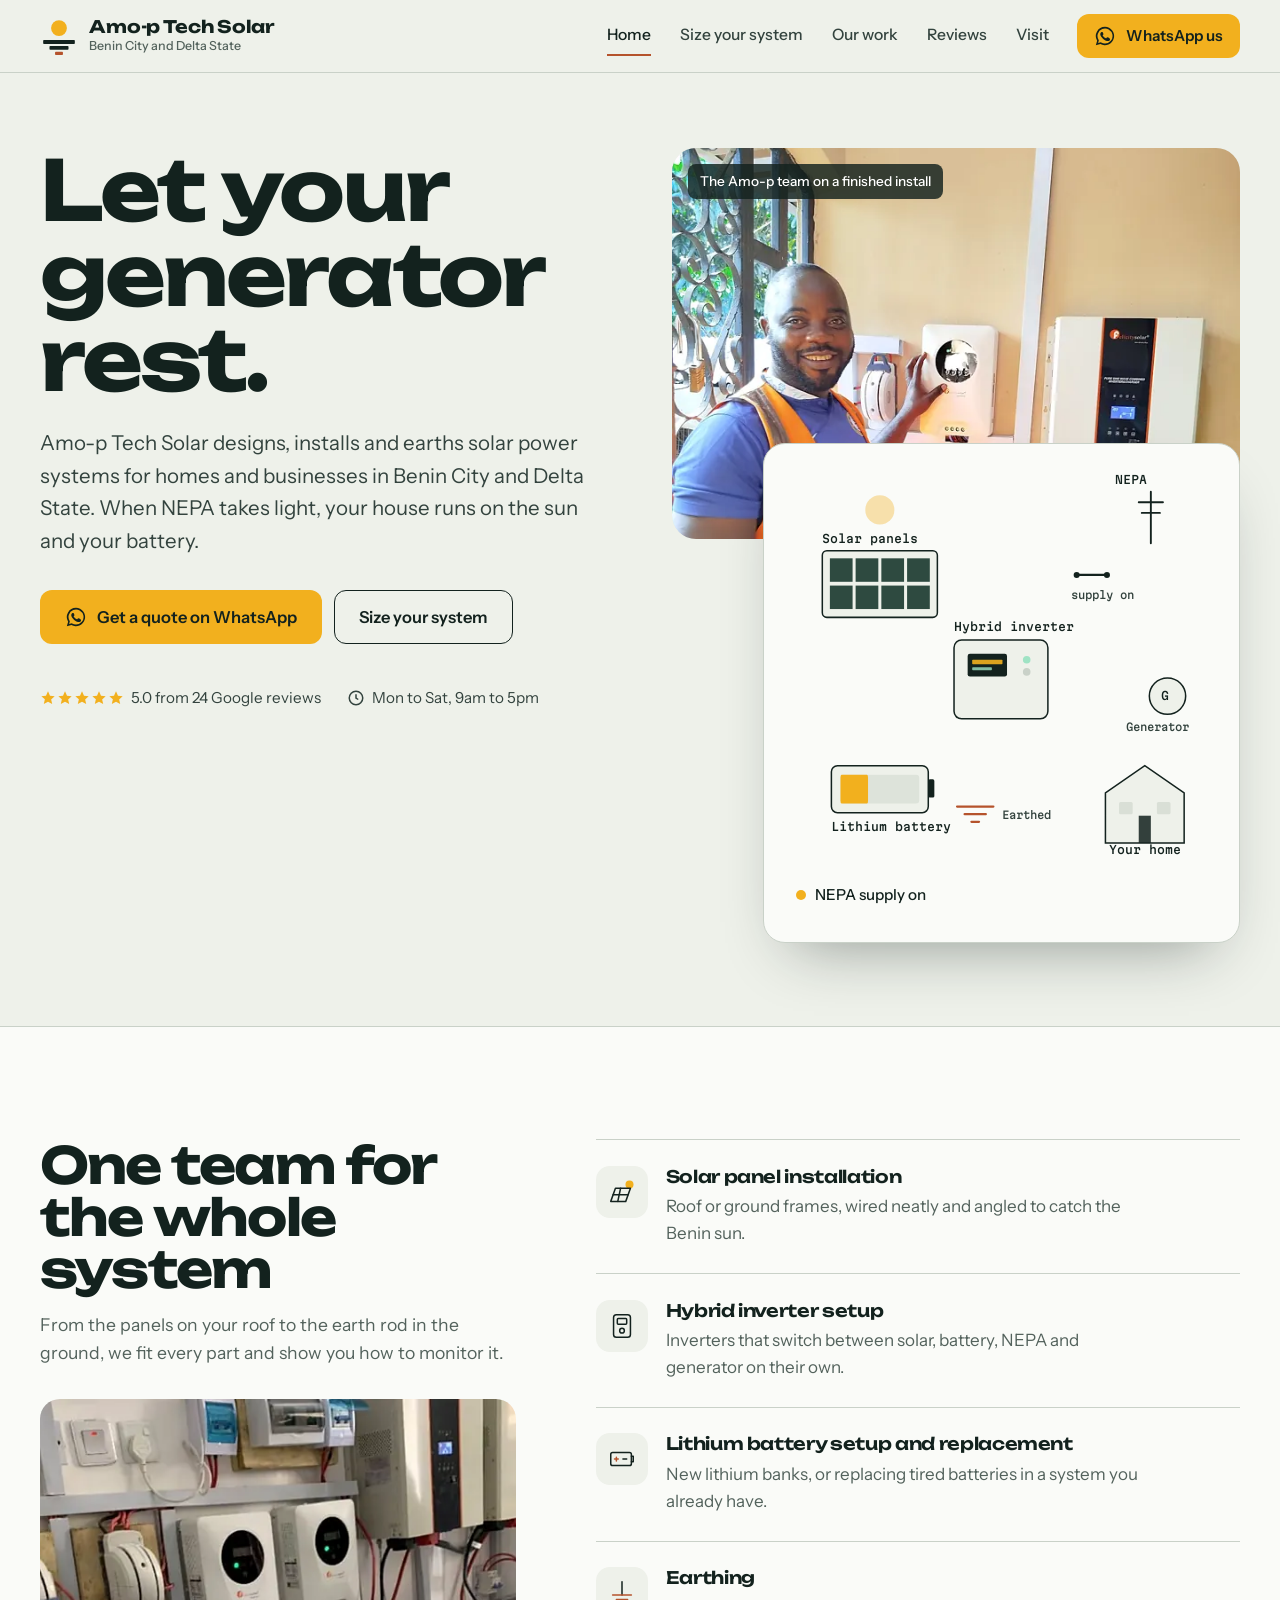
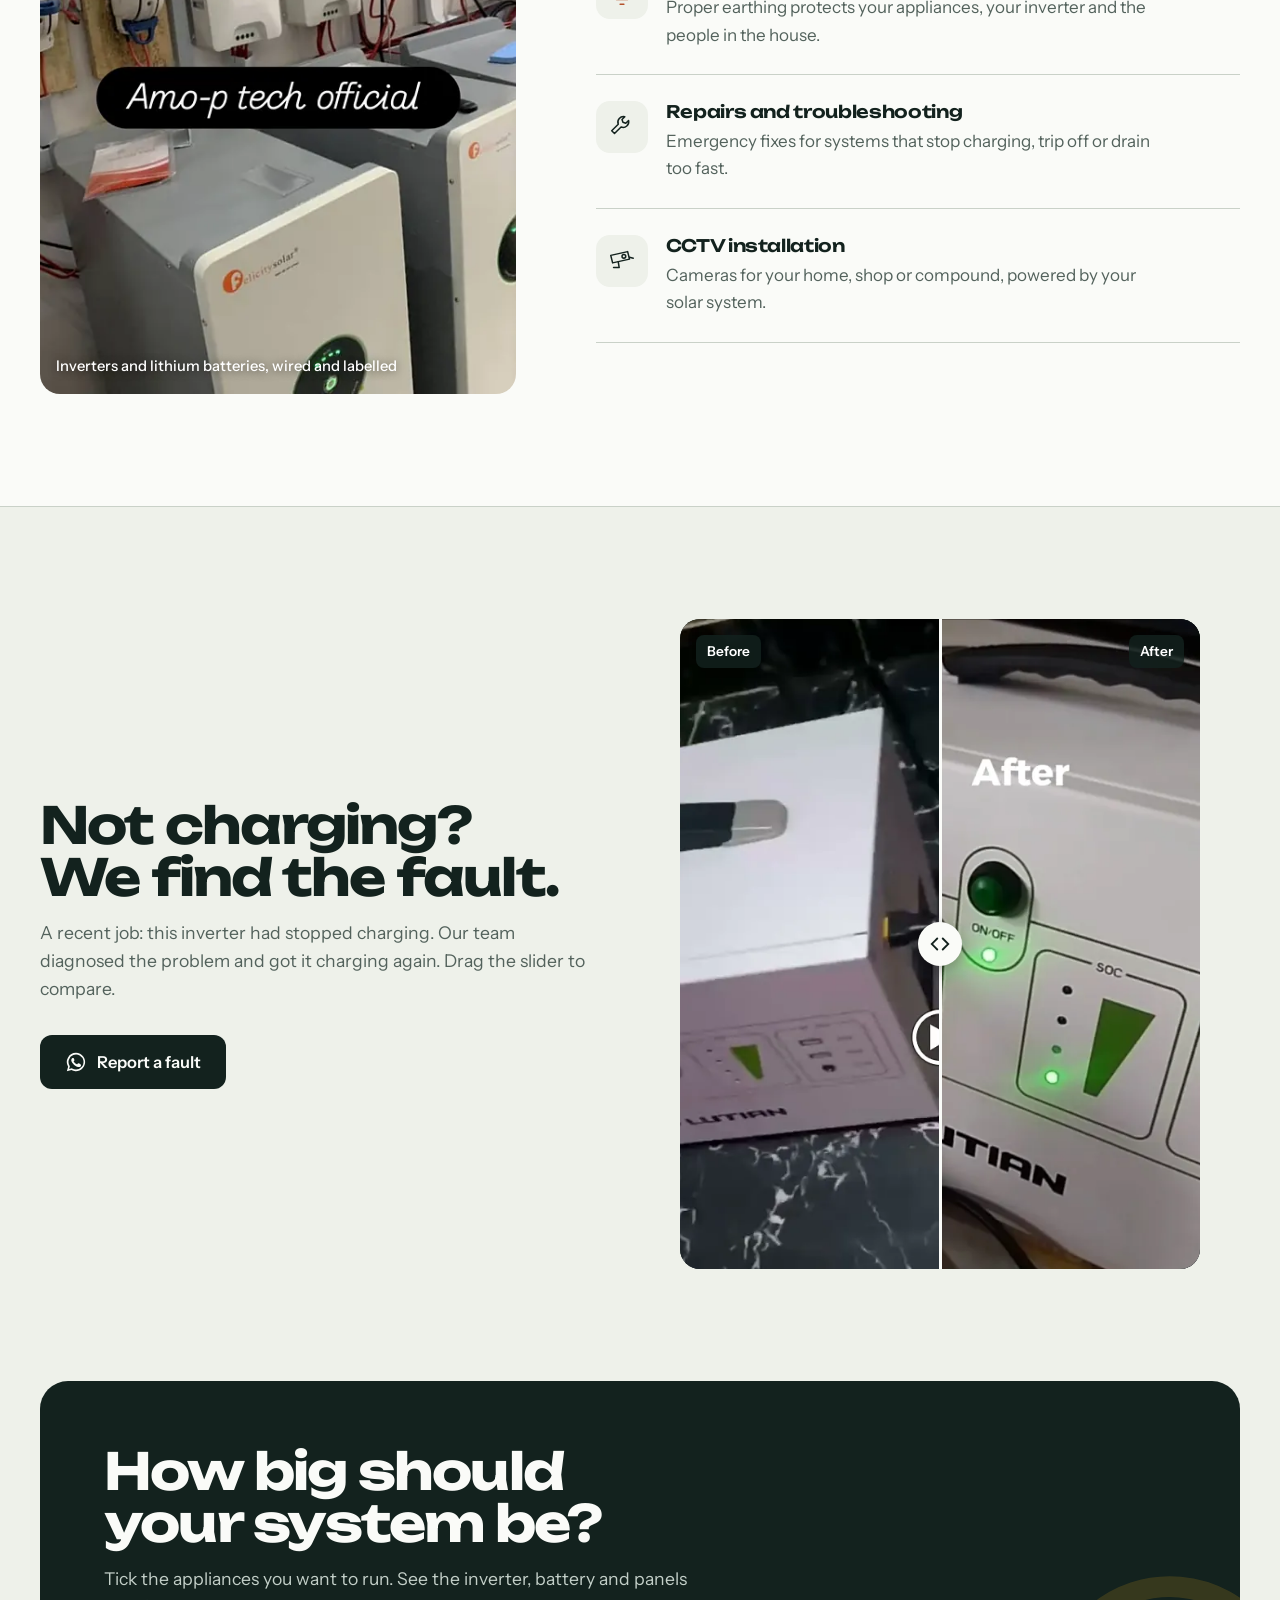
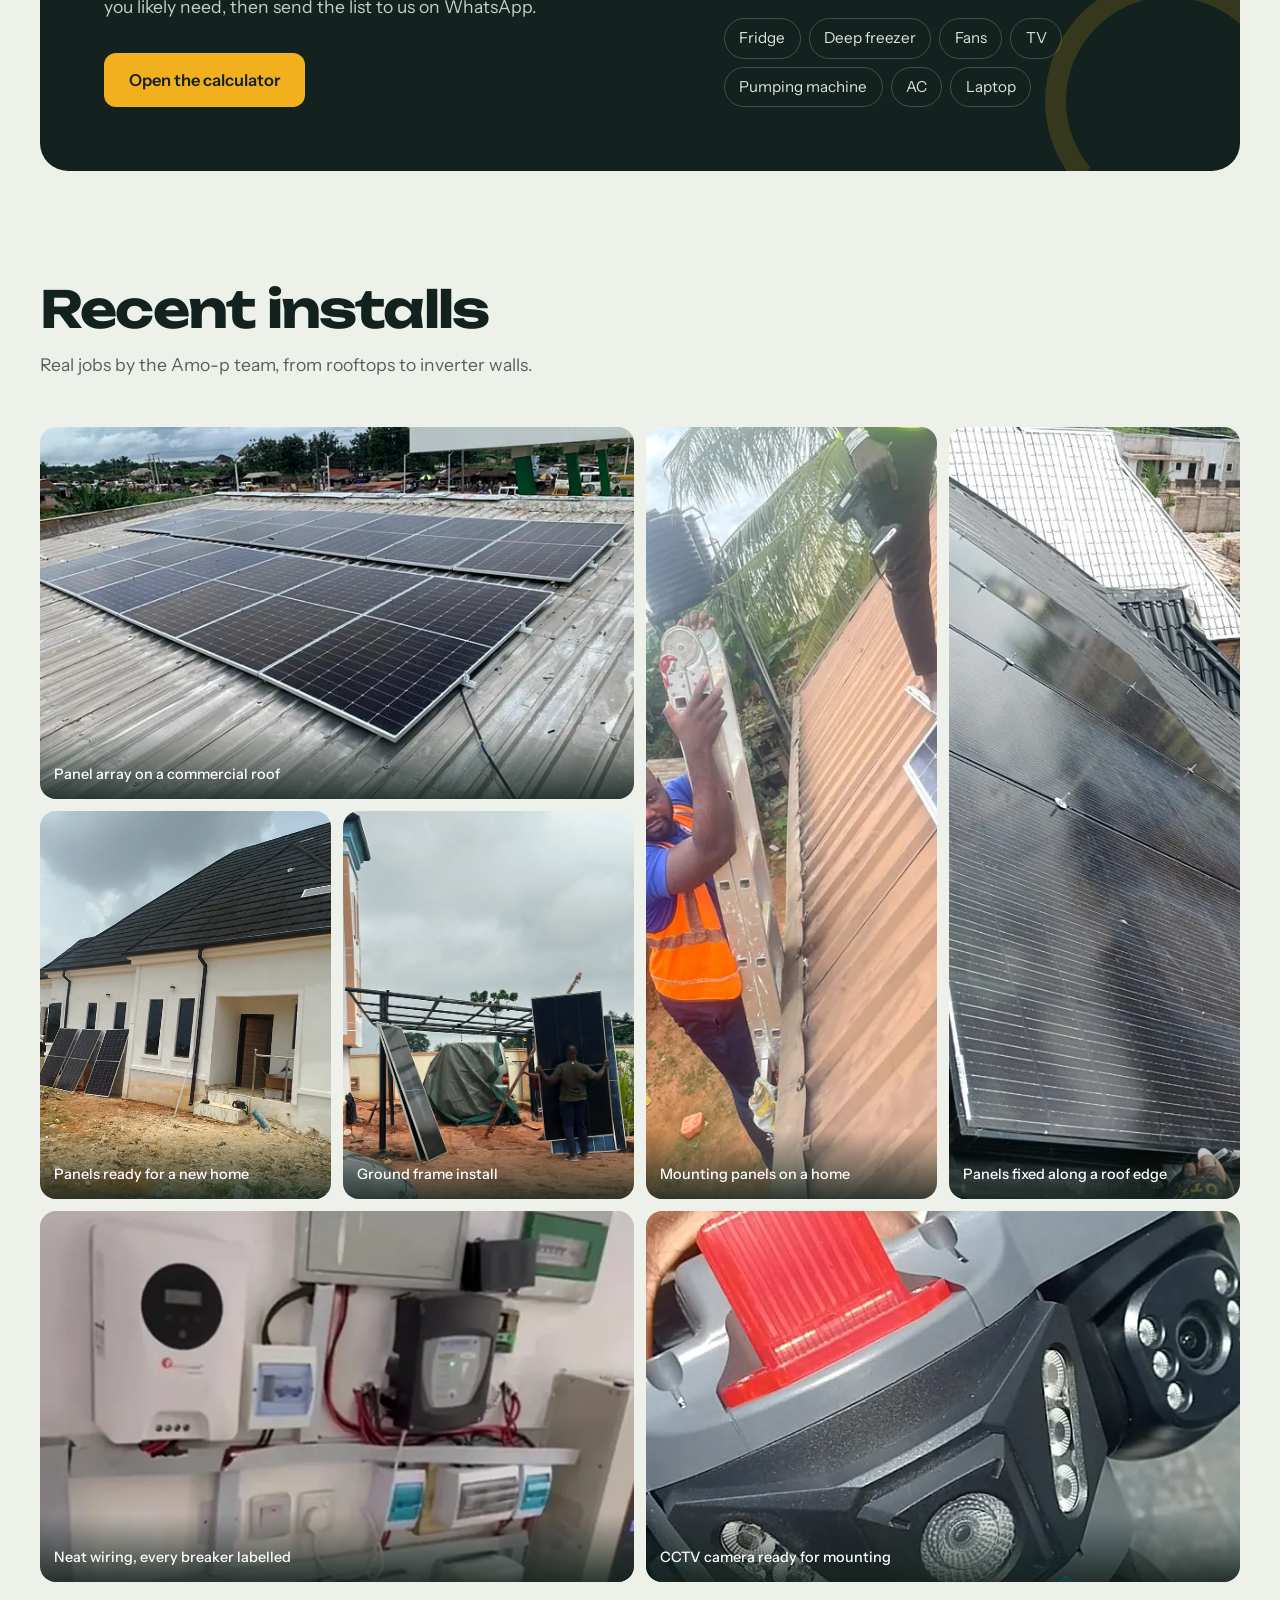
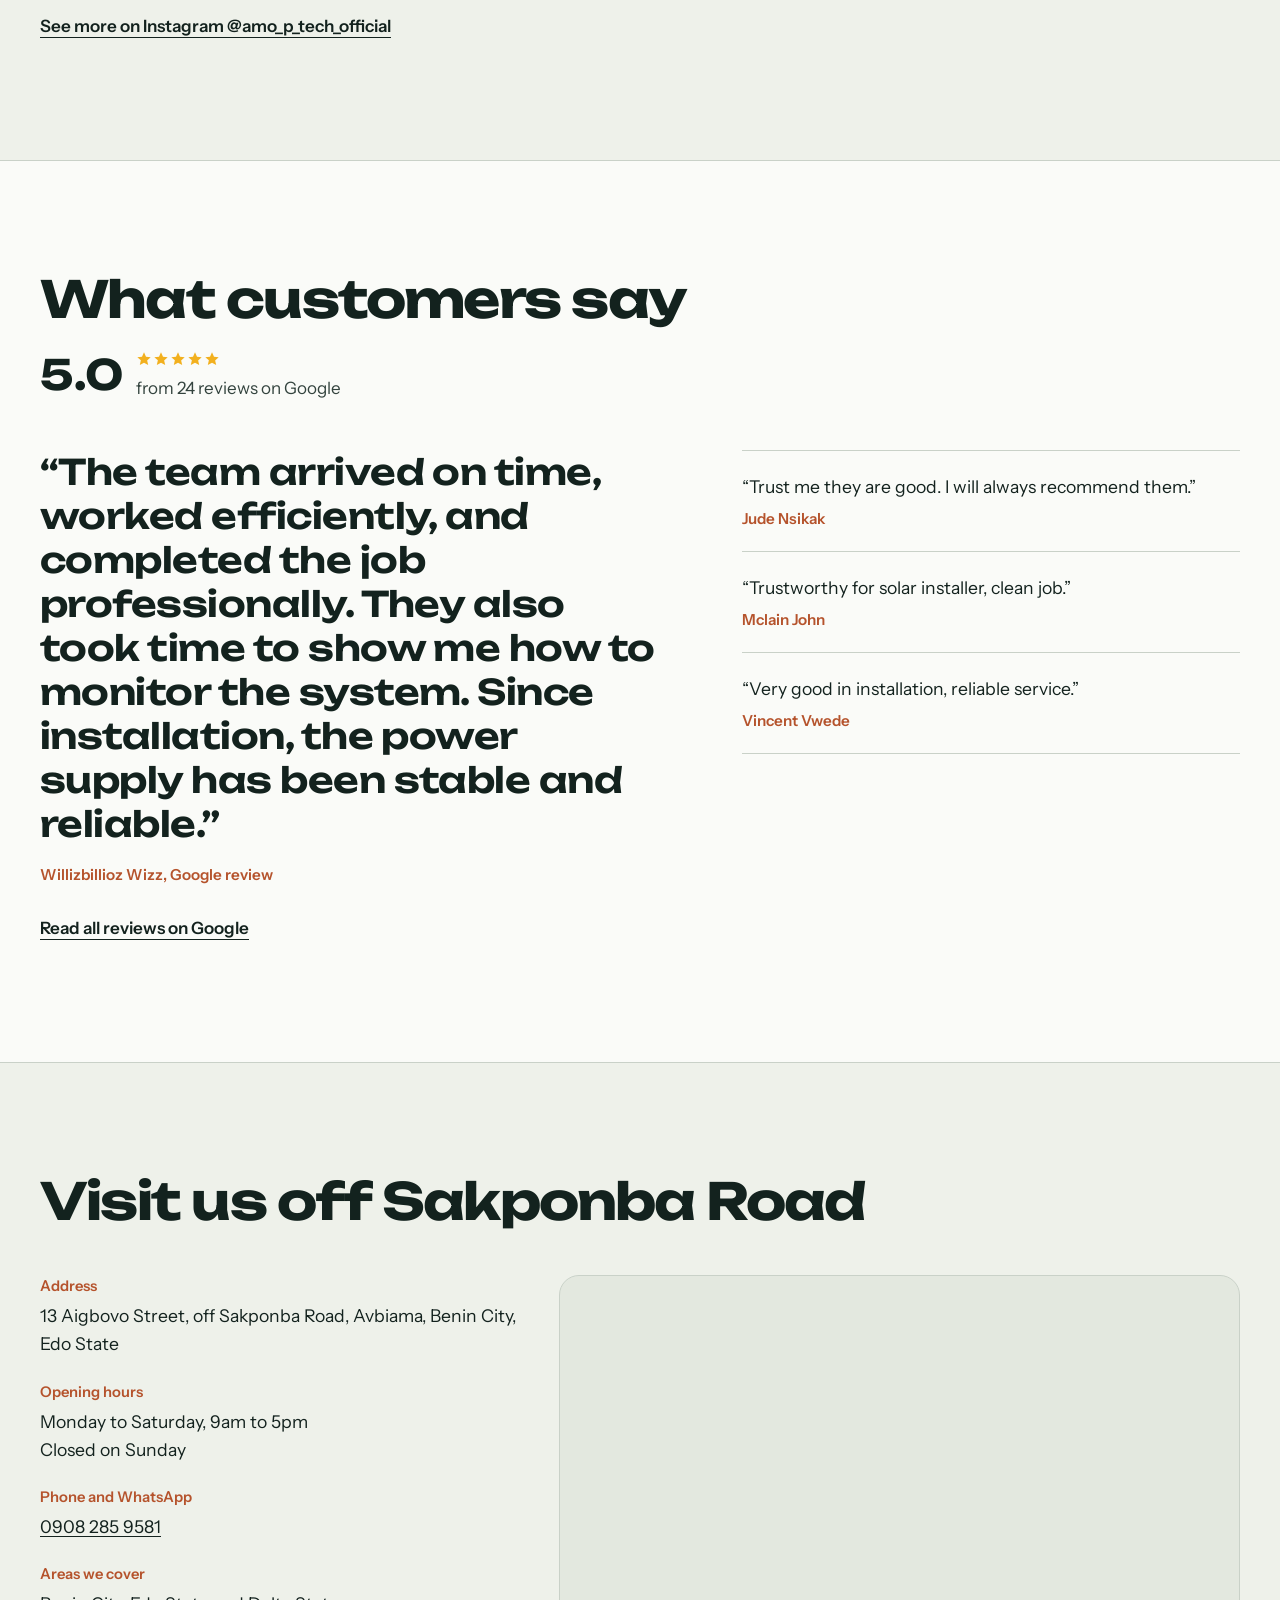
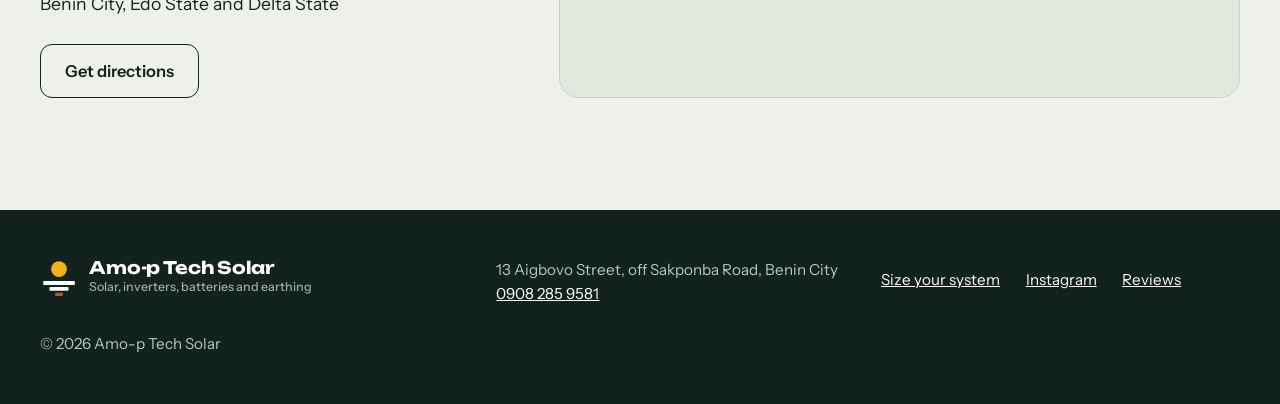
==== index.html @ 5364ebaf "Amo-p Tech Solar two-page demo site Co-Authored-By: Claude Opus 5.5 <noreply@anthropic.com>" ====
<!doctype html>
<html lang="en-NG">
<head>
<meta charset="utf-8">
<meta name="viewport" content="width=device-width, initial-scale=1">
<title>Amo-p Tech Solar | Solar installation and earthing in Benin City</title>
<meta name="description" content="Amo-p Tech Solar installs solar panels, hybrid inverters and lithium batteries, does proper earthing and fixes faulty systems in Benin City and Delta State. Rated 5.0 on Google. WhatsApp 0908 285 9581.">
<meta name="theme-color" content="#EEF1EA">
<link rel="canonical" href="https://mondayjohn918.github.io/amop-tech-solar/">
<meta property="og:type" content="website">
<meta property="og:site_name" content="Amo-p Tech Solar">
<meta property="og:title" content="Let your generator rest | Amo-p Tech Solar, Benin City">
<meta property="og:description" content="Solar, hybrid inverters, lithium batteries and proper earthing in Benin City. WhatsApp 0908 285 9581.">
<meta property="og:url" content="https://mondayjohn918.github.io/amop-tech-solar/">
<meta property="og:image" content="https://mondayjohn918.github.io/amop-tech-solar/og.jpg">
<meta property="og:image:width" content="1200">
<meta property="og:image:height" content="630">
<meta property="og:image:alt" content="An Amo-p Tech Solar technician beside a newly installed inverter and battery, with the words Let your generator rest.">
<meta name="twitter:card" content="summary_large_image">
<link rel="icon" href="logo.svg" type="image/svg+xml">
<link rel="preconnect" href="https://fonts.googleapis.com">
<link rel="preconnect" href="https://fonts.gstatic.com" crossorigin>
<link rel="stylesheet" href="https://fonts.googleapis.com/css2?family=Unbounded:wght@500;600;700&family=Instrument+Sans:wght@400;500;600&family=Martian+Mono:wdth,wght@87.5,500&display=swap">
<link rel="stylesheet" href="styles.css">
<script>
  // The logo intro only plays when JS runs and the visitor allows motion.
  if (!matchMedia('(prefers-reduced-motion: reduce)').matches) document.documentElement.classList.add('booting');
</script>
<script type="application/ld+json">
{
  "@context": "https://schema.org",
  "@type": "LocalBusiness",
  "name": "Amo-p Tech Solar",
  "description": "Solar panel installation, hybrid inverter setup, lithium battery replacement, earthing and solar troubleshooting.",
  "telephone": "+2349082859581",
  "address": {"@type": "PostalAddress", "streetAddress": "13 Aigbovo Street, off Sakponba Road, Avbiama", "addressLocality": "Benin City", "addressRegion": "Edo", "postalCode": "300104", "addressCountry": "NG"},
  "geo": {"@type": "GeoCoordinates", "latitude": 6.3163545, "longitude": 5.6514534},
  "openingHours": "Mo-Sa 09:00-17:00",
  "areaServed": ["Edo State", "Delta State"],
  "aggregateRating": {"@type": "AggregateRating", "ratingValue": "5.0", "reviewCount": "24"},
  "sameAs": ["https://www.instagram.com/amo_p_tech_official/"]
}
</script>
<style>
/* ---------- intro: the logo draws itself, the meter fills, the page opens ---------- */
.boot{display:none}
.booting .boot{display:grid;place-items:center;position:fixed;inset:0;z-index:200;background:var(--paper);transition:clip-path 1s var(--inout)}
.booting body{overflow:hidden}
.boot.done{clip-path:inset(0 0 100% 0)}
.boot-in{display:grid;justify-items:center;gap:1.4rem;width:min(360px, 80vw)}
.boot-mark{width:120px;height:120px;overflow:visible}
.boot-mark .sun{fill:transparent;stroke:var(--sun);stroke-width:2;stroke-dasharray:64;stroke-dashoffset:64;animation:draw .9s .1s var(--out) forwards, fillsun .5s .8s forwards}
.boot-mark .bar{transform-box:fill-box;transform-origin:left;transform:scaleX(0);animation:grow .6s var(--out) forwards}
.boot-mark .b1{animation-delay:.5s}.boot-mark .b2{animation-delay:.62s}.boot-mark .b3{animation-delay:.74s}
@keyframes draw{to{stroke-dashoffset:0}}
@keyframes fillsun{to{fill:var(--sun)}}
@keyframes grow{to{transform:scaleX(1)}}
.boot-word{font:700 1.5rem/1 var(--display);letter-spacing:-.01em;overflow:hidden}
.boot-word span{display:block;transform:translateY(110%);animation:rise .8s .9s var(--out) forwards}
@keyframes rise{to{transform:none}}
.meter{width:100%;display:grid;gap:.5rem;opacity:0;animation:fade .4s 1s forwards}
@keyframes fade{to{opacity:1}}
.meter-track{height:3px;background:var(--rule);border-radius:2px;overflow:hidden}
.meter-fill{height:100%;background:var(--ink);transform-origin:left;transform:scaleX(var(--p,0))}
.meter-read{display:flex;justify-content:space-between;font:500 .85rem var(--text);color:var(--muted)}
.meter-read b{font:700 .95rem var(--display);color:var(--ink);font-variant-numeric:tabular-nums}

/* ---------- hero ---------- */
.hero{padding:clamp(2.5rem, 1.5rem + 4vw, 5rem) 0 clamp(3rem, 2rem + 4vw, 5.5rem)}
.hero-grid{display:grid;gap:2.5rem;align-items:center}
.hero h1{max-width:11ch}
.hero .lede{margin-top:1.5rem}
.ctas{display:flex;flex-wrap:wrap;gap:.75rem;margin-top:2rem}
.facts-row{display:flex;flex-wrap:wrap;gap:.6rem 1.6rem;margin-top:2rem;font-size:.95rem;color:var(--ink-2)}
.facts-row a{text-decoration:none;display:inline-flex;align-items:center;gap:.45rem;min-height:44px}
.facts-row a:hover{text-decoration:underline;text-underline-offset:4px}
.facts-row svg{width:18px;height:18px;flex:none}
.stars{color:var(--sun);display:inline-flex;gap:1px}
.stars svg{width:16px;height:16px}
.reveal-line{display:block;overflow:hidden;padding-bottom:.08em;margin-bottom:-.08em}
.reveal-line > span{display:block;transition:transform 1.1s var(--out)}
.booting .hero:not(.go) .reveal-line > span{transform:translateY(105%)}
.reveal-line + .reveal-line > span{transition-delay:.1s}
.hero .after{transition:opacity .8s .35s, transform .8s .35s var(--out)}
.booting .hero:not(.go) .after{opacity:0;transform:translateY(14px)}

/* real photo with the diagram card over its corner */
.hero-visual{position:relative;display:grid}
.hero-photo{margin:0;border-radius:24px;overflow:hidden;position:relative;background:var(--paper-2)}
.hero-photo img{width:100%;aspect-ratio:4/5;object-fit:cover;object-position:50% 30%}
.hero-photo figcaption{position:absolute;left:1rem;top:1rem;background:rgba(19,34,30,.82);color:#fff;font-size:.85rem;font-weight:500;padding:.4rem .75rem;border-radius:8px}
.hero-visual .sld-card{margin:-5rem 0 0 auto!important;width:94%;position:relative;z-index:2;box-shadow:0 30px 60px -30px rgba(19,34,30,.45)}
@media (max-width:600px){.hero .sld text{font-size:18px}.hero .sld .t-big{font-size:19px}.hero-visual .sld-card{width:100%;margin-top:-3rem!important}}
/* the live wiring diagram */
.sld-card{background:var(--white);border:1px solid var(--rule);border-radius:22px;padding:clamp(.8rem, .5rem + 1.5vw, 1.6rem);position:relative}
.sld{width:100%;height:auto;display:block;overflow:visible}
.sld text{font:500 14px var(--mono);fill:var(--ink-2)}
.sld .t-big{font:500 15px var(--mono);fill:var(--ink)}
.sld .wire{fill:none;stroke:#BAC4BB;stroke-width:3;stroke-linecap:round;stroke-linejoin:round}
.sld .live{fill:none;stroke:var(--sun);stroke-width:3.5;stroke-linecap:round;stroke-linejoin:round;stroke-dasharray:4 14;opacity:0;transition:opacity .4s}
.sld.on-grid .l-grid, .sld.on-solar .l-pv, .sld.on-solar .l-batt, .sld:is(.on-grid,.on-solar) .l-home{opacity:1;animation:flow 1s linear infinite}
.sld.on-solar .l-batt{animation-direction:reverse}
@keyframes flow{to{stroke-dashoffset:-18}}
.sld .box{fill:var(--paper);stroke:var(--ink);stroke-width:2}
.sld .ink{fill:var(--ink)}
.sld .sw{transform-box:fill-box;transform-origin:left center;transition:transform .35s var(--out)}
.sld.out .sw{transform:rotate(-32deg)}
.sld .sunc{fill:var(--sun);transform-box:fill-box;transform-origin:center;transition:transform 1s var(--out), opacity .6s}
.sld:not(.on-solar) .sunc{opacity:.35;transform:scale(.8)}
.sld .ray{stroke:var(--sun);stroke-width:2.5;stroke-linecap:round;opacity:0;transition:opacity .6s}
.sld.on-solar .ray{opacity:1}
.sld .win{fill:#D9DFD6;transition:fill .3s}
.sld:is(.on-grid,.on-solar) .win{fill:var(--sun)}
.sld .gen{transition:opacity .5s}
.sld.on-solar .gen{opacity:.45}
.sld .earth{stroke:var(--copper);stroke-width:3;stroke-linecap:round}
.sld .cell{fill:#2E4A40;transition:fill .5s}
.sld.on-solar .cell{fill:#3D6B5C}
.sld .soc{fill:var(--sun);transform-box:fill-box;transform-origin:left;transform:scaleX(.35);transition:transform 2.2s var(--out)}
.sld.on-solar .soc{transform:scaleX(.9)}
.js .sld .wire{stroke-dasharray:var(--len,600);stroke-dashoffset:var(--len,600);transition:stroke-dashoffset 1.4s var(--inout)}
.js .sld.drawn .wire{stroke-dashoffset:0}
.sld-foot{display:flex;flex-wrap:wrap;justify-content:space-between;align-items:center;gap:.4rem 1rem;margin-top:.6rem;padding:0 .4rem}
.status{font:500 .95rem var(--text);color:var(--ink);display:flex;align-items:center;gap:.55rem;min-height:44px}
.status i{width:10px;height:10px;border-radius:50%;background:var(--sun);flex:none}
.status.off i{background:#9AA59D}
.replay{background:none;border:0;padding:0 .3rem;min-height:44px;font:500 .92rem var(--text);color:var(--ink-2);text-decoration:underline;text-underline-offset:4px;cursor:pointer}

/* ---------- services ---------- */
.services{background:var(--white);border-block:1px solid var(--rule)}
.svc-grid{display:grid;gap:3rem}
.svc-photo{border-radius:20px;overflow:hidden;margin:2rem 0 0;position:relative}
.svc-photo img{width:100%;aspect-ratio:4/5;object-fit:cover}
.svc-photo figcaption{position:absolute;left:1rem;bottom:1rem;right:1rem;color:#fff;font-size:.92rem;font-weight:500;text-shadow:0 1px 8px rgba(0,0,0,.5)}
.svc-list{list-style:none;margin:0;padding:0}
.svc-list li{display:grid;grid-template-columns:52px 1fr;gap:1.1rem;padding:1.6rem 0;border-top:1px solid var(--rule)}
.svc-list li:last-child{border-bottom:1px solid var(--rule)}
.glyph{width:52px;height:52px;border-radius:14px;background:var(--paper);display:grid;place-items:center}
.glyph svg{width:30px;height:30px;stroke:var(--ink);stroke-width:1.6;fill:none;stroke-linecap:round;stroke-linejoin:round}
.glyph .cu{stroke:var(--copper)}
.glyph .su{stroke:var(--sun);fill:var(--sun)}
.svc-list p{color:var(--muted);margin-top:.35rem;max-width:44ch}

/* ---------- repair: before / after ---------- */
.repair-grid{display:grid;gap:2.5rem;align-items:center}
.compare{position:relative;border-radius:20px;overflow:hidden;aspect-ratio:4/5;max-width:520px;width:100%;background:var(--ink);--x:50%}
.compare img{position:absolute;inset:0;width:100%;height:100%;object-fit:cover}
.compare .after-img{clip-path:inset(0 0 0 var(--x))}
.compare .handle{position:absolute;top:0;bottom:0;left:var(--x);width:3px;margin-left:-1.5px;background:var(--white);pointer-events:none}
.compare .handle::after{content:"";position:absolute;top:50%;left:50%;width:44px;height:44px;margin:-22px 0 0 -22px;border-radius:50%;background:var(--white) url("data:image/svg+xml,%3Csvg xmlns='http://www.w3.org/2000/svg' viewBox='0 0 24 24' fill='none' stroke='%2313221E' stroke-width='2' stroke-linecap='round'%3E%3Cpath d='m9 6-6 6 6 6M15 6l6 6-6 6'/%3E%3C/svg%3E") center/22px no-repeat;box-shadow:0 4px 16px rgba(0,0,0,.3)}
.compare input{position:absolute;inset:0;width:100%;height:100%;opacity:0;cursor:ew-resize;margin:0}
.compare input:focus-visible + .handle::after{outline:3px solid var(--sun);outline-offset:3px}
.tag{position:absolute;top:1rem;padding:.35rem .7rem;border-radius:8px;background:rgba(19,34,30,.82);color:#fff;font-size:.85rem;font-weight:600;pointer-events:none}
.tag.l{left:1rem}.tag.r{right:1rem}

/* ---------- calculator teaser ---------- */
.calc-teaser{background:var(--ink);color:var(--white);border-radius:28px;padding:clamp(2rem, 1rem + 4vw, 4rem);display:grid;gap:2rem;position:relative;overflow:hidden}
.calc-teaser .sub{color:#C3CFC8}
.chips{display:flex;flex-wrap:wrap;gap:.5rem}
.chips span{border:1px solid #3E524B;border-radius:999px;padding:.45rem .9rem;font-size:.95rem;color:#DCE5DF}
.calc-teaser .gauge{position:absolute;right:-60px;bottom:-60px;width:260px;opacity:.16}

/* ---------- work ---------- */
.gallery{display:grid;gap:12px;grid-template-columns:repeat(2,1fr);margin-top:3rem}
.gallery figure{margin:0;position:relative;border-radius:16px;overflow:hidden;background:var(--paper-2)}
.gallery img{width:100%;height:100%;object-fit:cover;aspect-ratio:3/4}
.gallery figcaption{position:absolute;inset:auto 0 0 0;padding:2rem .9rem .8rem;color:#fff;font-size:.9rem;font-weight:500;background:linear-gradient(transparent, rgba(19,34,30,.85))}
.gallery .wide{grid-column:span 2}
.gallery .wide img{aspect-ratio:16/10}
.more-link{display:inline-flex;align-items:center;min-height:44px;margin-top:1.4rem;font-weight:600;text-underline-offset:5px}

/* ---------- reviews ---------- */
.reviews{background:var(--white);border-block:1px solid var(--rule)}
.rev-grid{display:grid;gap:3rem}
.big-quote{margin:0}
.big-quote p{font:600 clamp(1.45rem, 1.1rem + 1.4vw, 2.2rem)/1.25 var(--display);letter-spacing:-.015em;max-width:30ch}
.big-quote cite,.small-quotes cite{display:block;margin-top:1.2rem;font:600 .95rem var(--text);font-style:normal;color:var(--copper)}
.small-quotes{display:grid;gap:0;align-content:start}
.small-quotes blockquote{margin:0;padding:1.4rem 0;border-top:1px solid var(--rule)}
.small-quotes blockquote:last-child{border-bottom:1px solid var(--rule)}
.small-quotes p{font-size:1.1rem}
.small-quotes cite{margin-top:.5rem}
.score{display:flex;align-items:center;gap:.8rem;margin-top:1.4rem;color:var(--ink-2)}
.score b{font:700 2.6rem/1 var(--display);color:var(--ink)}

/* ---------- visit ---------- */
.visit-grid{display:grid;gap:2rem;margin-top:3rem}
.map{border-radius:20px;overflow:hidden;border:1px solid var(--rule);background:var(--paper-2);min-height:340px;position:relative}
.map iframe{position:absolute;inset:0;width:100%;height:100%;border:0}
.visit dl{margin:0;display:grid;gap:1.4rem}
.visit dt{font-weight:600;color:var(--copper);font-size:.92rem}
.visit dd{margin:.2rem 0 0;font-size:1.1rem}
.visit dd a{text-underline-offset:3px}

@media (min-width:720px){
  .gallery{grid-template-columns:repeat(4,1fr)}
  .gallery .tall{grid-row:span 2}
  .gallery .tall img{aspect-ratio:auto;height:100%}
  .calc-teaser{grid-template-columns:1.3fr 1fr;align-items:end}
}
@media (min-width:960px){
  .hero-grid{grid-template-columns:1fr 1fr;gap:4rem}
  .hero-grid{align-items:start}
  .hero-photo img{aspect-ratio:16/11;object-position:30% 22%}
  .hero-visual .sld-card{margin:-6rem 0 0 auto!important;width:84%}
  .svc-grid{grid-template-columns:.85fr 1.15fr;gap:5rem}
  .svc-side{position:sticky;top:110px;align-self:start}
  .repair-grid{grid-template-columns:1fr 1fr;gap:5rem}
  .rev-grid{grid-template-columns:1.25fr 1fr;gap:5rem}
  .visit-grid{grid-template-columns:1fr 1.4fr}
}
</style>
</head>
<body>
<div class="boot" aria-hidden="true">
  <div class="boot-in">
    <svg class="boot-mark" viewBox="0 0 48 48"><circle class="sun" cx="24" cy="14" r="10"/><rect class="bar b1" x="4" y="29" width="40" height="5" rx="1" fill="#13221E"/><rect class="bar b2" x="12" y="36.5" width="24" height="5" rx="1" fill="#13221E"/><rect class="bar b3" x="19" y="44" width="10" height="4" rx="1" fill="#B5532C"/></svg>
    <div class="boot-word"><span>Amo-p Tech Solar</span></div>
    <div class="meter"><div class="meter-track"><div class="meter-fill"></div></div><div class="meter-read"><span>Connecting your system</span><b><span id="pct">0</span>%</b></div></div>
  </div>
</div>

<svg width="0" height="0" style="position:absolute" aria-hidden="true">
  <symbol id="i-wa" viewBox="0 0 24 24"><path fill="currentColor" d="M12 2a10 10 0 0 0-8.6 15.1L2 22l5-1.3A10 10 0 1 0 12 2Zm0 18.2a8.2 8.2 0 0 1-4.2-1.2l-.3-.2-3 .8.8-2.9-.2-.3A8.2 8.2 0 1 1 12 20.2Zm4.5-6.1c-.2-.1-1.5-.7-1.7-.8-.2-.1-.4-.1-.6.1l-.8 1c-.1.2-.3.2-.5.1a6.7 6.7 0 0 1-3.3-2.9c-.3-.4.2-.4.7-1.4.1-.2 0-.3 0-.4l-.8-1.8c-.2-.5-.4-.4-.6-.4h-.5a1 1 0 0 0-.7.3 3 3 0 0 0-.9 2.2 5.2 5.2 0 0 0 1.1 2.7 11.8 11.8 0 0 0 4.5 4c1.7.7 2.3.8 3.2.7.5-.1 1.5-.6 1.7-1.2.2-.6.2-1.1.2-1.2-.1-.1-.3-.2-.5-.3Z"/></symbol>
  <symbol id="i-call" viewBox="0 0 24 24"><path fill="none" stroke="currentColor" stroke-width="2" d="M5 4h4l2 5-2.5 1.5a11 11 0 0 0 5 5L15 13l5 2v4a2 2 0 0 1-2 2A16 16 0 0 1 3 6a2 2 0 0 1 2-2Z"/></symbol>
  <symbol id="i-star" viewBox="0 0 24 24"><path fill="currentColor" d="m12 2 3 6.6 7 .7-5.3 4.8 1.6 7L12 17.5 5.7 21l1.6-7L2 9.3l7-.7Z"/></symbol>
  <symbol id="i-clock" viewBox="0 0 24 24"><g fill="none" stroke="currentColor" stroke-width="2"><circle cx="12" cy="12" r="9"/><path d="M12 7v5l3 2"/></g></symbol>
  <symbol id="i-mark" viewBox="0 0 48 48"><circle cx="24" cy="14" r="10" fill="#F2B01E"/><rect x="4" y="29" width="40" height="5" rx="1" fill="currentColor"/><rect x="12" y="36.5" width="24" height="5" rx="1" fill="currentColor"/><rect x="19" y="44" width="10" height="4" rx="1" fill="#B5532C"/></symbol>
</svg>

<a class="skip" href="#main">Skip to content</a>

<header class="top">
  <div class="wrap">
    <a class="brand" href="./" aria-label="Amo-p Tech Solar, home"><svg aria-hidden="true"><use href="#i-mark"/></svg><span><b>Amo-p Tech Solar</b><small>Benin City and Delta State</small></span></a>
    <nav class="nav" aria-label="Main">
      <a href="./" aria-current="page">Home</a>
      <a href="size.html">Size your system</a>
      <a href="#work">Our work</a>
      <a href="#reviews">Reviews</a>
      <a href="#visit">Visit</a>
      <a class="btn btn-sun" href="https://wa.me/2349082859581?text=Hello%20Amo-p%20Tech%20Solar%2C%20I%20want%20a%20solar%20quote."><svg aria-hidden="true"><use href="#i-wa"/></svg>WhatsApp us</a>
    </nav>
    <a class="size-link" href="size.html">Size your system</a>
  </div>
</header>

<main id="main">
  <section class="hero" aria-labelledby="hero-title">
    <div class="wrap hero-grid">
      <div>
        <h1 id="hero-title"><span class="reveal-line"><span>Let your</span></span><span class="reveal-line"><span>generator rest.</span></span></h1>
        <div class="after">
          <p class="lede">Amo-p Tech Solar designs, installs and earths solar power systems for homes and businesses in Benin City and Delta State. When NEPA takes light, your house runs on the sun and your battery.</p>
          <div class="ctas">
            <a class="btn btn-sun" href="https://wa.me/2349082859581?text=Hello%20Amo-p%20Tech%20Solar%2C%20I%20want%20a%20solar%20quote."><svg aria-hidden="true"><use href="#i-wa"/></svg>Get a quote on WhatsApp</a>
            <a class="btn btn-line" href="size.html">Size your system</a>
          </div>
          <div class="facts-row">
            <a href="https://share.google/Kfl6eyrMHgqG8w26q" target="_blank" rel="noopener"><span class="stars" aria-hidden="true"><svg><use href="#i-star"/></svg><svg><use href="#i-star"/></svg><svg><use href="#i-star"/></svg><svg><use href="#i-star"/></svg><svg><use href="#i-star"/></svg></span>5.0 from 24 Google reviews</a>
            <a href="#visit"><svg aria-hidden="true"><use href="#i-clock"/></svg>Mon to Sat, 9am to 5pm</a>
          </div>
        </div>
      </div>

      <div class="hero-visual">
      <figure class="hero-photo after">
        <img src="img/tech-640.webp" srcset="img/tech-640.webp 640w, img/tech-1200.webp 1200w" sizes="(min-width:960px) 44vw, 92vw" width="1200" height="1600" alt="An Amo-p Tech Solar technician in a hi-vis vest beside a newly installed hybrid inverter and lithium battery" fetchpriority="high">
        <figcaption>The Amo-p team on a finished install</figcaption>
      </figure>
      <figure class="sld-card after" style="margin:0">
        <svg class="sld" id="sld" viewBox="0 0 560 520" role="img" aria-labelledby="sld-title sld-desc">
          <title id="sld-title">How an Amo-p solar system powers your home</title>
          <desc id="sld-desc">A wiring diagram. Panels and a lithium battery feed a hybrid inverter that powers the home. When the NEPA supply goes off, the inverter keeps the home on from solar and battery, so the generator can rest. The system is earthed.</desc>
          <!-- wires -->
          <path class="wire" d="M120 196 V250 H218"/>
          <path class="wire" d="M120 392 V300 H218"/>
          <path class="wire" d="M478 98 V140 H420"/><path class="wire" d="M380 140 H372 V250 H342"/>
          <path class="wire" d="M476 300 H342"/>
          <path class="wire" d="M280 330 V368 H470 V392"/>
          <path class="wire" d="M246 330 V446"/>
          <!-- live current overlays -->
          <path class="live l-pv" d="M120 196 V250 H218"/>
          <path class="live l-batt" d="M120 392 V300 H218"/>
          <path class="live l-grid" d="M478 98 V140 H380 M380 140 H372 V250 H342"/>
          <path class="live l-home" d="M280 330 V368 H470 V392"/>
          <!-- sun -->
          <circle class="sunc" cx="120" cy="54" r="24"/>
          <g class="ray"><line x1="120" y1="12" x2="120" y2="20"/><line x1="78" y1="54" x2="86" y2="54"/><line x1="154" y1="54" x2="162" y2="54"/><line x1="90" y1="24" x2="96" y2="30"/><line x1="150" y1="24" x2="144" y2="30"/></g>
          <!-- PV array -->
          <g><rect class="box" x="44" y="108" width="152" height="88" rx="6"/>
            <g transform="translate(54 118)"><rect class="cell" width="30" height="31"/><rect class="cell" x="34" width="30" height="31"/><rect class="cell" x="68" width="30" height="31"/><rect class="cell" x="102" width="30" height="31"/><rect class="cell" y="36" width="30" height="31"/><rect class="cell" x="34" y="36" width="30" height="31"/><rect class="cell" x="68" y="36" width="30" height="31"/><rect class="cell" x="102" y="36" width="30" height="31"/></g>
            <text x="44" y="98" class="t-big">Solar panels</text></g>
          <!-- NEPA grid -->
          <g><path d="M478 30 V98 M462 44 H494 M466 58 H490" stroke="#13221E" stroke-width="2.5" fill="none" stroke-linecap="round"/><text x="430" y="20" class="t-big">NEPA</text>
            <circle class="ink" cx="420" cy="140" r="4"/><circle class="ink" cx="380" cy="140" r="4"/>
            <line class="sw" x1="380" y1="140" x2="420" y2="140" stroke="#13221E" stroke-width="3" stroke-linecap="round"/>
            <text x="372" y="172" id="t-grid">supply on</text></g>
          <!-- generator -->
          <g class="gen"><circle class="box" cx="500" cy="300" r="24"/><text x="492" y="305" class="t-big">G</text><text x="528" y="346" id="t-gen" text-anchor="end">Generator</text></g>
          <!-- inverter -->
          <g><rect class="box" x="218" y="226" width="124" height="104" rx="10"/><rect x="236" y="244" width="52" height="30" rx="3" fill="#13221E"/><rect x="242" y="252" width="40" height="6" rx="1" fill="#F2B01E" opacity=".9"/><rect x="242" y="262" width="26" height="4" rx="1" fill="#9FE3C4" opacity=".8"/><circle cx="314" cy="252" r="5" fill="#9FE3C4"/><circle cx="314" cy="268" r="5" fill="#C9D1C8"/><text x="218" y="214" class="t-big">Hybrid inverter</text></g>
          <!-- battery -->
          <g><rect class="box" x="56" y="392" width="128" height="62" rx="8"/><rect x="184" y="410" width="8" height="24" rx="2" class="ink"/><rect x="68" y="404" width="104" height="38" rx="4" fill="#DDE3DA"/><rect class="soc" x="68" y="404" width="104" height="38" rx="4"/><text x="56" y="478" class="t-big">Lithium battery</text></g>
          <!-- home -->
          <g><path class="box" d="M418 434 V404 L470 368 L522 404 V470 H418 Z" transform="translate(0 24)" /><rect class="win" x="436" y="440" width="18" height="16" rx="2"/><rect class="win" x="486" y="440" width="18" height="16" rx="2"/><rect x="462" y="458" width="16" height="36" class="ink" opacity=".85"/><text x="470" y="508" class="t-big" text-anchor="middle">Your home</text></g>
          <!-- earthing -->
          <g class="earth"><line x1="222" y1="446" x2="270" y2="446"/><line x1="232" y1="456" x2="260" y2="456"/><line x1="241" y1="466" x2="251" y2="466"/></g>
          <text x="282" y="462">Earthed</text>
        </svg>
        <figcaption class="sld-foot">
          <span class="status" id="status" aria-live="polite"><i></i><span>NEPA supply on</span></span>
          <button class="replay" type="button" id="replay" hidden>Replay</button>
        </figcaption>
      </figure>
      </div>
    </div>
  </section>

  <section class="services" id="services" aria-labelledby="svc-title">
    <div class="wrap svc-grid">
      <div class="svc-side rv">
        <h2 id="svc-title">One team for the whole system</h2>
        <p class="sub">From the panels on your roof to the earth rod in the ground, we fit every part and show you how to monitor it.</p>
        <figure class="svc-photo">
          <img src="img/inverters-640.webp" srcset="img/inverters-640.webp 640w, img/inverters-1200.webp 1200w" sizes="(min-width:960px) 40vw, 92vw" width="1200" height="1200" alt="A wall of hybrid inverters with lithium battery cabinets below, installed by Amo-p Tech Solar" loading="lazy">
          <figcaption>Inverters and lithium batteries, wired and labelled</figcaption>
        </figure>
      </div>
      <ul class="svc-list">
        <li class="rv"><span class="glyph" aria-hidden="true"><svg viewBox="0 0 32 32"><circle class="su" cx="24" cy="8" r="3.5"/><path d="M4 26 9 12h16l-5 14Z"/><path d="M6.5 19h16M14.5 12l-3 14"/></svg></span><div><h3>Solar panel installation</h3><p>Roof or ground frames, wired neatly and angled to catch the Benin sun.</p></div></li>
        <li class="rv"><span class="glyph" aria-hidden="true"><svg viewBox="0 0 32 32"><rect x="7" y="4" width="18" height="24" rx="3"/><rect x="11" y="8" width="10" height="6" rx="1"/><circle cx="16" cy="21" r="2.5"/></svg></span><div><h3>Hybrid inverter setup</h3><p>Inverters that switch between solar, battery, NEPA and generator on their own.</p></div></li>
        <li class="rv"><span class="glyph" aria-hidden="true"><svg viewBox="0 0 32 32"><rect x="4" y="9" width="22" height="14" rx="2"/><path d="M26 13h2v6h-2"/><path class="cu" d="M8 16h4M10 14v4"/><path d="M17 16h4"/></svg></span><div><h3>Lithium battery setup and replacement</h3><p>New lithium banks, or replacing tired batteries in a system you already have.</p></div></li>
        <li class="rv"><span class="glyph" aria-hidden="true"><svg viewBox="0 0 32 32"><path d="M16 4v14"/><path class="cu" d="M6 18h20M10 23h12M14 28h4"/></svg></span><div><h3>Earthing</h3><p>Proper earthing protects your appliances, your inverter and the people in the house.</p></div></li>
        <li class="rv"><span class="glyph" aria-hidden="true"><svg viewBox="0 0 32 32"><path d="M19 5a6 6 0 0 0-7 8L5 20l3 3 7-7a6 6 0 0 0 8-7l-3 3-3-1-1-3Z"/></svg></span><div><h3>Repairs and troubleshooting</h3><p>Emergency fixes for systems that stop charging, trip off or drain too fast.</p></div></li>
        <li class="rv"><span class="glyph" aria-hidden="true"><svg viewBox="0 0 32 32"><path d="M4 10 22 6l2 8-18 4Z"/><circle cx="18" cy="11" r="2"/><path d="M12 17l1 6h-6M24 12l4 1"/></svg></span><div><h3>CCTV installation</h3><p>Cameras for your home, shop or compound, powered by your solar system.</p></div></li>
      </ul>
    </div>
  </section>

  <section class="repair" aria-labelledby="repair-title">
    <div class="wrap repair-grid">
      <div class="rv">
        <h2 id="repair-title">Not charging? We find the fault.</h2>
        <p class="sub">A recent job: this inverter had stopped charging. Our team diagnosed the problem and got it charging again. Drag the slider to compare.</p>
        <div class="ctas"><a class="btn btn-ink" href="https://wa.me/2349082859581?text=Hello%20Amo-p%20Tech%20Solar%2C%20my%20solar%20system%20has%20a%20problem.%20"><svg aria-hidden="true"><use href="#i-wa"/></svg>Report a fault</a></div>
      </div>
      <div class="compare rv">
        <img src="img/before-640.webp" width="640" height="796" alt="Before: the inverter's charging light is off" loading="lazy">
        <img class="after-img" src="img/after-640.webp" width="640" height="796" alt="After: the inverter is charging again, with its green light on" loading="lazy">
        <input type="range" min="0" max="100" value="50" aria-label="Compare before and after the repair" id="cmp">
        <span class="handle" aria-hidden="true"></span>
        <span class="tag l" aria-hidden="true">Before</span><span class="tag r" aria-hidden="true">After</span>
      </div>
    </div>
  </section>

  <section style="padding-top:0" aria-labelledby="calc-title">
    <div class="wrap">
      <div class="calc-teaser rv">
        <div>
          <h2 id="calc-title">How big should your system be?</h2>
          <p class="sub">Tick the appliances you want to run. See the inverter, battery and panels you likely need, then send the list to us on WhatsApp.</p>
          <div class="ctas"><a class="btn btn-sun" href="size.html">Open the calculator</a></div>
        </div>
        <div class="chips" aria-hidden="true"><span>Fridge</span><span>Deep freezer</span><span>Fans</span><span>TV</span><span>Pumping machine</span><span>AC</span><span>Laptop</span></div>
        <svg class="gauge" viewBox="0 0 100 100" aria-hidden="true"><circle cx="50" cy="50" r="44" fill="none" stroke="#F2B01E" stroke-width="8" stroke-dasharray="200 400" transform="rotate(140 50 50)"/></svg>
      </div>
    </div>
  </section>

  <section id="work" style="padding-top:0" aria-labelledby="work-title">
    <div class="wrap">
      <h2 id="work-title" class="rv">Recent installs</h2>
      <p class="sub rv">Real jobs by the Amo-p team, from rooftops to inverter walls.</p>
      <div class="gallery">
        <figure class="wide rv"><img src="img/roof-wide-640.webp" width="640" height="480" alt="A row of solar panels on a commercial roof" loading="lazy"><figcaption>Panel array on a commercial roof</figcaption></figure>
        <figure class="tall rv"><img src="img/ladder-640.webp" width="640" height="853" alt="A technician on a ladder fixing solar panels to a roof" loading="lazy"><figcaption>Mounting panels on a home</figcaption></figure>
        <figure class="tall rv"><img src="img/roof-close-640.webp" width="640" height="853" alt="Close view of dark solar panels fixed along a roof" loading="lazy"><figcaption>Panels fixed along a roof edge</figcaption></figure>
        <figure class="rv"><img src="img/bungalow-640.webp" width="640" height="768" alt="A new bungalow with solar panels standing by the front" loading="lazy"><figcaption>Panels ready for a new home</figcaption></figure>
        <figure class="rv"><img src="img/frame-640.webp" width="640" height="853" alt="A technician holding a solar panel beside a steel frame" loading="lazy"><figcaption>Ground frame install</figcaption></figure>
        <figure class="wide rv"><img src="img/wall-640.webp" width="640" height="1138" alt="A neat wall of breakers, charge controllers and inverters" loading="lazy" style="object-position:50% 30%"><figcaption>Neat wiring, every breaker labelled</figcaption></figure>
        <figure class="wide rv"><img src="img/cctv-640.webp" width="640" height="640" alt="A dual-lens CCTV camera ready to be mounted" loading="lazy" style="object-position:50% 40%"><figcaption>CCTV camera ready for mounting</figcaption></figure>
      </div>
      <a class="more-link" href="https://www.instagram.com/amo_p_tech_official/" target="_blank" rel="noopener">See more on Instagram @amo_p_tech_official</a>
    </div>
  </section>

  <section class="reviews" id="reviews" aria-labelledby="rev-title">
    <div class="wrap">
      <h2 id="rev-title" class="rv">What customers say</h2>
      <div class="score rv"><b>5.0</b><span><span class="stars" aria-hidden="true"><svg><use href="#i-star"/></svg><svg><use href="#i-star"/></svg><svg><use href="#i-star"/></svg><svg><use href="#i-star"/></svg><svg><use href="#i-star"/></svg></span><br>from 24 reviews on Google</span></div>
      <div class="rev-grid" style="margin-top:3rem">
        <blockquote class="big-quote rv">
          <p>“The team arrived on time, worked efficiently, and completed the job professionally. They also took time to show me how to monitor the system. Since installation, the power supply has been stable and reliable.”</p>
          <cite>Willizbillioz Wizz, Google review</cite>
        </blockquote>
        <div class="small-quotes">
          <blockquote class="rv"><p>“Trust me they are good. I will always recommend them.”</p><cite>Jude Nsikak</cite></blockquote>
          <blockquote class="rv"><p>“Trustworthy for solar installer, clean job.”</p><cite>Mclain John</cite></blockquote>
          <blockquote class="rv"><p>“Very good in installation, reliable service.”</p><cite>Vincent Vwede</cite></blockquote>
        </div>
      </div>
      <a class="more-link" href="https://share.google/Kfl6eyrMHgqG8w26q" target="_blank" rel="noopener">Read all reviews on Google</a>
    </div>
  </section>

  <section class="visit" id="visit" aria-labelledby="visit-title">
    <div class="wrap">
      <h2 id="visit-title" class="rv">Visit us off Sakponba Road</h2>
      <div class="visit-grid">
        <dl class="rv">
          <div><dt>Address</dt><dd>13 Aigbovo Street, off Sakponba Road, Avbiama, Benin City, Edo State</dd></div>
          <div><dt>Opening hours</dt><dd>Monday to Saturday, 9am to 5pm<br>Closed on Sunday</dd></div>
          <div><dt>Phone and WhatsApp</dt><dd><a href="tel:+2349082859581">0908 285 9581</a></dd></div>
          <div><dt>Areas we cover</dt><dd>Benin City, Edo State and Delta State</dd></div>
          <div><dd><a class="btn btn-line" href="https://www.google.com/maps/dir/?api=1&destination=6.3163545,5.6514534" target="_blank" rel="noopener">Get directions</a></dd></div>
        </dl>
        <div class="map rv">
          <iframe title="Map showing Amo-p Tech Solar at 13 Aigbovo Street, off Sakponba Road, Benin City" src="https://maps.google.com/maps?q=Amo-p%20tech%20solar%4013%20Aigbovo%20St%2C%20Benin%20City&ll=6.3163545,5.6514534&z=16&output=embed" loading="lazy" referrerpolicy="no-referrer-when-downgrade"></iframe>
        </div>
      </div>
    </div>
  </section>
</main>

<footer>
  <div class="wrap">
    <a class="brand" href="./"><svg aria-hidden="true" style="color:#FAFBF8"><use href="#i-mark"/></svg><span><b>Amo-p Tech Solar</b><small>Solar, inverters, batteries and earthing</small></span></a>
    <div><p>13 Aigbovo Street, off Sakponba Road, Benin City</p><p><a href="tel:+2349082859581">0908 285 9581</a></p></div>
    <div class="foot-links"><a href="size.html">Size your system</a><a href="https://www.instagram.com/amo_p_tech_official/" target="_blank" rel="noopener">Instagram</a><a href="#reviews">Reviews</a></div>
    <p style="grid-column:1/-1">© 2026 Amo-p Tech Solar</p>
  </div>
</footer>

<nav class="dock" aria-label="Quick contact">
  <a class="call" href="tel:+2349082859581"><svg aria-hidden="true"><use href="#i-call"/></svg>Call</a>
  <a class="wa" href="https://wa.me/2349082859581?text=Hello%20Amo-p%20Tech%20Solar%2C%20I%20want%20a%20solar%20quote."><svg aria-hidden="true"><use href="#i-wa"/></svg>WhatsApp us</a>
</nav>

<script src="site.js"></script>
<script>
(() => {
  const root = document.documentElement;
  const reduce = matchMedia('(prefers-reduced-motion: reduce)').matches;
  const hero = document.querySelector('.hero');
  const sld = document.getElementById('sld');
  const status = document.getElementById('status');
  const tGrid = document.getElementById('t-grid'), tGen = document.getElementById('t-gen');
  const replay = document.getElementById('replay');
  sld.querySelectorAll('.wire').forEach(p => p.style.setProperty('--len', Math.ceil(p.getTotalLength())));

  const say = (txt, off) => { status.lastElementChild.textContent = txt; status.classList.toggle('off', !!off); };
  let timers = [];
  function finalState() {
    sld.classList.add('drawn', 'out', 'on-solar'); sld.classList.remove('on-grid');
    tGrid.textContent = 'supply off'; tGen.textContent = 'Generator resting';
    say('NEPA is off. Running on sun and battery.');
    replay.hidden = false;
  }
  function run() {
    timers.forEach(clearTimeout); timers = [];
    const at = (ms, fn) => timers.push(setTimeout(fn, ms));
    sld.classList.remove('out', 'on-solar'); sld.classList.add('drawn');
    tGrid.textContent = 'supply on'; tGen.textContent = 'Generator';
    at(900, () => { sld.classList.add('on-grid'); say('NEPA supply on'); });
    at(2600, () => { sld.classList.remove('on-grid'); sld.classList.add('out'); tGrid.textContent = 'supply off'; say('NEPA took light', true); });
    at(3500, finalState);
  }
  replay.addEventListener('click', run);

  // before/after slider
  const cmp = document.getElementById('cmp');
  cmp.addEventListener('input', () => cmp.parentElement.style.setProperty('--x', cmp.value + '%'));

  function startHero() { hero.classList.add('go'); if (reduce) finalState(); else setTimeout(run, 500); }
  if (!root.classList.contains('booting')) { startHero(); return; }

  // intro: meter fills while the logo draws, then the page opens
  const boot = document.querySelector('.boot'), pct = document.getElementById('pct'), fill = boot.querySelector('.meter-fill');
  const D = 2200; let t0, done = false;
  function frame(t) {
    t0 ??= t;
    const k = Math.min((t - t0) / D, 1), e = k < .5 ? 2 * k * k : 1 - Math.pow(-2 * k + 2, 2) / 2;
    pct.textContent = Math.round(e * 100); fill.style.setProperty('--p', e);
    if (k < 1) requestAnimationFrame(frame); else finish();
  }
  function finish() {
    if (done) return; done = true;
    setTimeout(() => { boot.classList.add('done'); setTimeout(startHero, 200); setTimeout(() => root.classList.remove('booting'), 1000); }, 200);
  }
  setTimeout(finish, 4500); // never hold the page longer than this
  requestAnimationFrame(frame);
})();
</script>
</body>
</html>
---- styles.css ----
/* Amo-p Tech Solar: engineering paper, ink, sun amber, earthing copper */
:root{
  --paper:#EEF1EA;
  --paper-2:#E3E8DF;
  --white:#FAFBF8;
  --ink:#13221E;
  --ink-2:#33433E;
  --muted:#53625C;
  --sun:#F2B01E;
  --copper:#B5532C;
  --rule:#C9D1C8;
  --display:"Unbounded", "Arial Black", system-ui, sans-serif;
  --text:"Instrument Sans", system-ui, -apple-system, "Segoe UI", sans-serif;
  --mono:"Martian Mono", ui-monospace, monospace;
  --wrap:min(1200px, 100% - 2.5rem);
  --out:cubic-bezier(.16,1,.3,1);
  --inout:cubic-bezier(.76,0,.24,1);
}
*,*::before,*::after{box-sizing:border-box}
html{-webkit-text-size-adjust:100%;scroll-behavior:smooth}
body{margin:0;overflow-x:clip;font:400 1.0625rem/1.6 var(--text);color:var(--ink);background:var(--paper);-webkit-font-smoothing:antialiased}
img{display:block;max-width:100%;height:auto}
a{color:inherit}
p{margin:0}
h1,h2,h3{margin:0;font-family:var(--display);letter-spacing:-.035em;line-height:1.02;font-weight:700}
h1{font-size:clamp(2.4rem, 1.2rem + 5vw, 5.2rem)}
h2{font-size:clamp(1.8rem, 1.1rem + 2.6vw, 3.2rem);max-width:18ch;text-wrap:balance}
h3{font-size:1.08rem;font-weight:600;letter-spacing:-.02em;line-height:1.25}
.wrap{width:var(--wrap);margin-inline:auto}
.skip{position:absolute;left:-999px;top:0;background:var(--ink);color:#fff;padding:.75rem 1rem;z-index:300}
.skip:focus{left:1rem}
:focus-visible{outline:3px solid var(--copper);outline-offset:3px;border-radius:4px}
.sr{position:absolute;width:1px;height:1px;overflow:hidden;clip:rect(0 0 0 0);white-space:nowrap}

/* buttons */
.btn{display:inline-flex;align-items:center;gap:.6rem;min-height:54px;padding:.85rem 1.5rem;border-radius:12px;font:600 1.03rem/1 var(--text);text-decoration:none;cursor:pointer;border:1.5px solid transparent;transition:transform .2s var(--out), background-color .2s, border-color .2s}
.btn:active{transform:scale(.97)}
.btn svg{width:22px;height:22px;flex:none}
.btn-sun{background:var(--sun);color:var(--ink)}
.btn-sun:hover{background:#FFC53D}
.btn-ink{background:var(--ink);color:var(--white)}
.btn-ink:hover{background:#000}
.btn-line{border-color:var(--ink);color:var(--ink)}
.btn-line:hover{background:var(--ink);color:var(--white)}

/* header */
.top{position:sticky;top:0;z-index:40;background:rgba(238,241,234,.92);backdrop-filter:blur(10px);border-bottom:1px solid var(--rule)}
.top .wrap{display:flex;align-items:center;justify-content:space-between;gap:1rem;min-height:72px}
.brand{display:flex;align-items:center;gap:.7rem;text-decoration:none}
.brand svg{width:38px;height:38px}
.brand b{display:block;white-space:nowrap;font:700 1.08rem/1 var(--display);letter-spacing:-.01em}
.brand small{display:block;font:500 .78rem/1.3 var(--text);color:var(--muted);margin-top:.15rem}
.nav{display:none;align-items:center;gap:1.8rem}
.nav a:not(.btn){text-decoration:none;font-weight:500;font-size:.98rem;color:var(--ink-2);padding:.4rem 0;border-bottom:2px solid transparent}
.nav a:not(.btn):hover{color:var(--ink);border-color:var(--rule)}
.nav a[aria-current="page"]{color:var(--ink);border-color:var(--copper)}
.nav .btn{min-height:44px;padding:.55rem 1rem;font-size:.95rem}
.size-link{display:inline-flex;align-items:center;min-height:44px;font-weight:600;font-size:.9rem;text-underline-offset:4px;white-space:nowrap}
@media (max-width:420px){.brand small{display:none}.brand svg{width:32px;height:32px}}
@media (max-width:400px){.size-link{display:none}}

/* sticky phone bar */
.dock{position:fixed;left:0;right:0;bottom:0;z-index:50;display:grid;grid-template-columns:1fr 1.5fr;gap:8px;padding:8px 10px calc(8px + env(safe-area-inset-bottom));background:var(--ink)}
.dock a{display:flex;align-items:center;justify-content:center;gap:.5rem;min-height:52px;border-radius:10px;font-weight:600;text-decoration:none}
.dock svg{width:22px;height:22px}
.dock .call{background:var(--white);color:var(--ink)}
.dock .wa{background:var(--sun);color:var(--ink)}

section{padding:clamp(4.5rem, 3rem + 5vw, 8rem) 0}
.lede{font-size:clamp(1.08rem, 1rem + .4vw, 1.28rem);color:var(--ink-2);max-width:46ch}
.sub{color:var(--muted);max-width:52ch;font-size:1.1rem;margin-top:1rem}

footer{background:var(--ink);color:#B9C6BF;padding:3rem 0 7.5rem;font-size:.95rem}
footer .wrap{display:grid;gap:1.6rem}
footer .brand{color:var(--white)}
footer .brand small{color:#9DAAA3}
footer a{color:var(--white)}
.foot-links{display:flex;flex-wrap:wrap;gap:.4rem 1.6rem}
.foot-links a{display:inline-flex;align-items:center;min-height:44px}

/* scroll reveal: one gentle rise per block */
.rv{transition:opacity .9s var(--out), transform .9s var(--out)}
.js .rv:not(.in){opacity:0;transform:translateY(24px)}

@media (min-width:960px){
  .nav{display:flex}
  .size-link{display:none}
  .dock{display:none}
  footer{padding-bottom:3rem}
  footer .wrap{grid-template-columns:1.2fr 1fr 1fr;align-items:start}
}
@media (prefers-reduced-motion:reduce){
  *,*::before,*::after{transition:none!important;animation:none!important}
  html{scroll-behavior:auto}
  .js .rv:not(.in){opacity:1;transform:none}
}
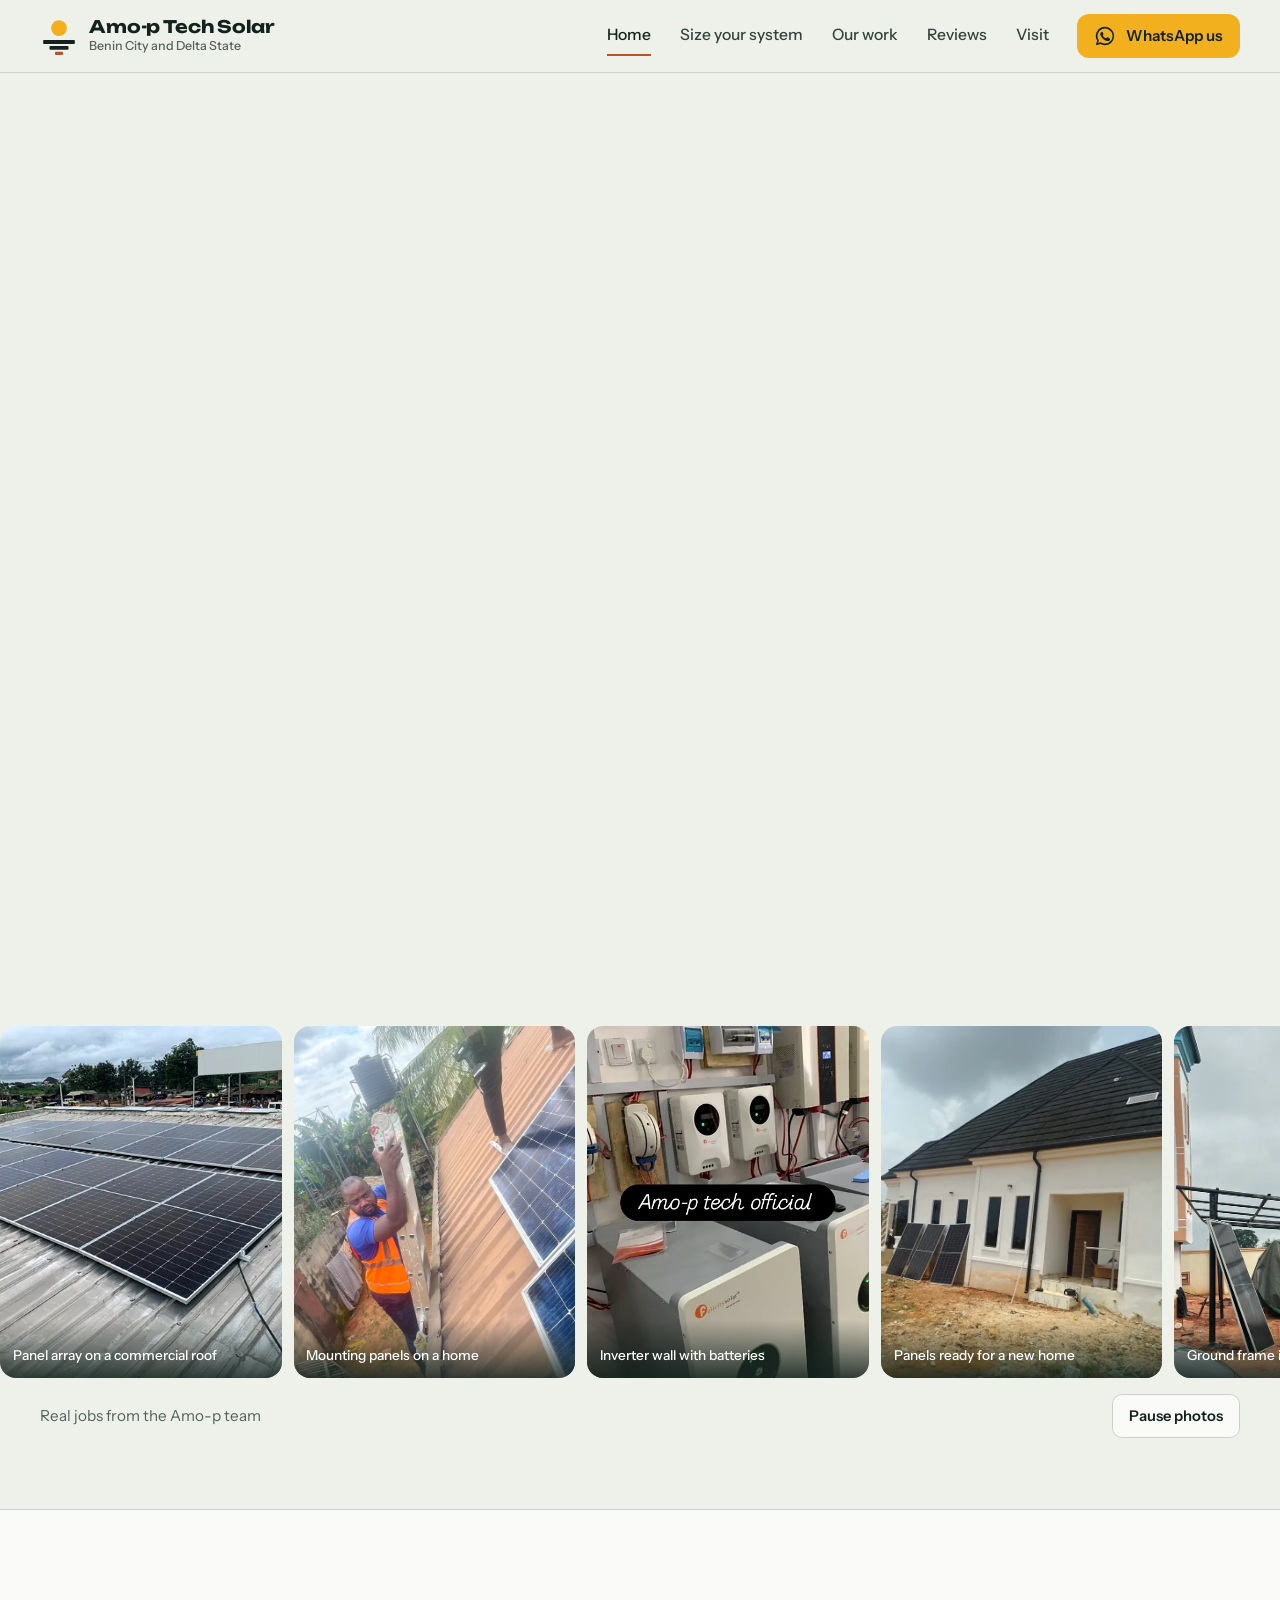
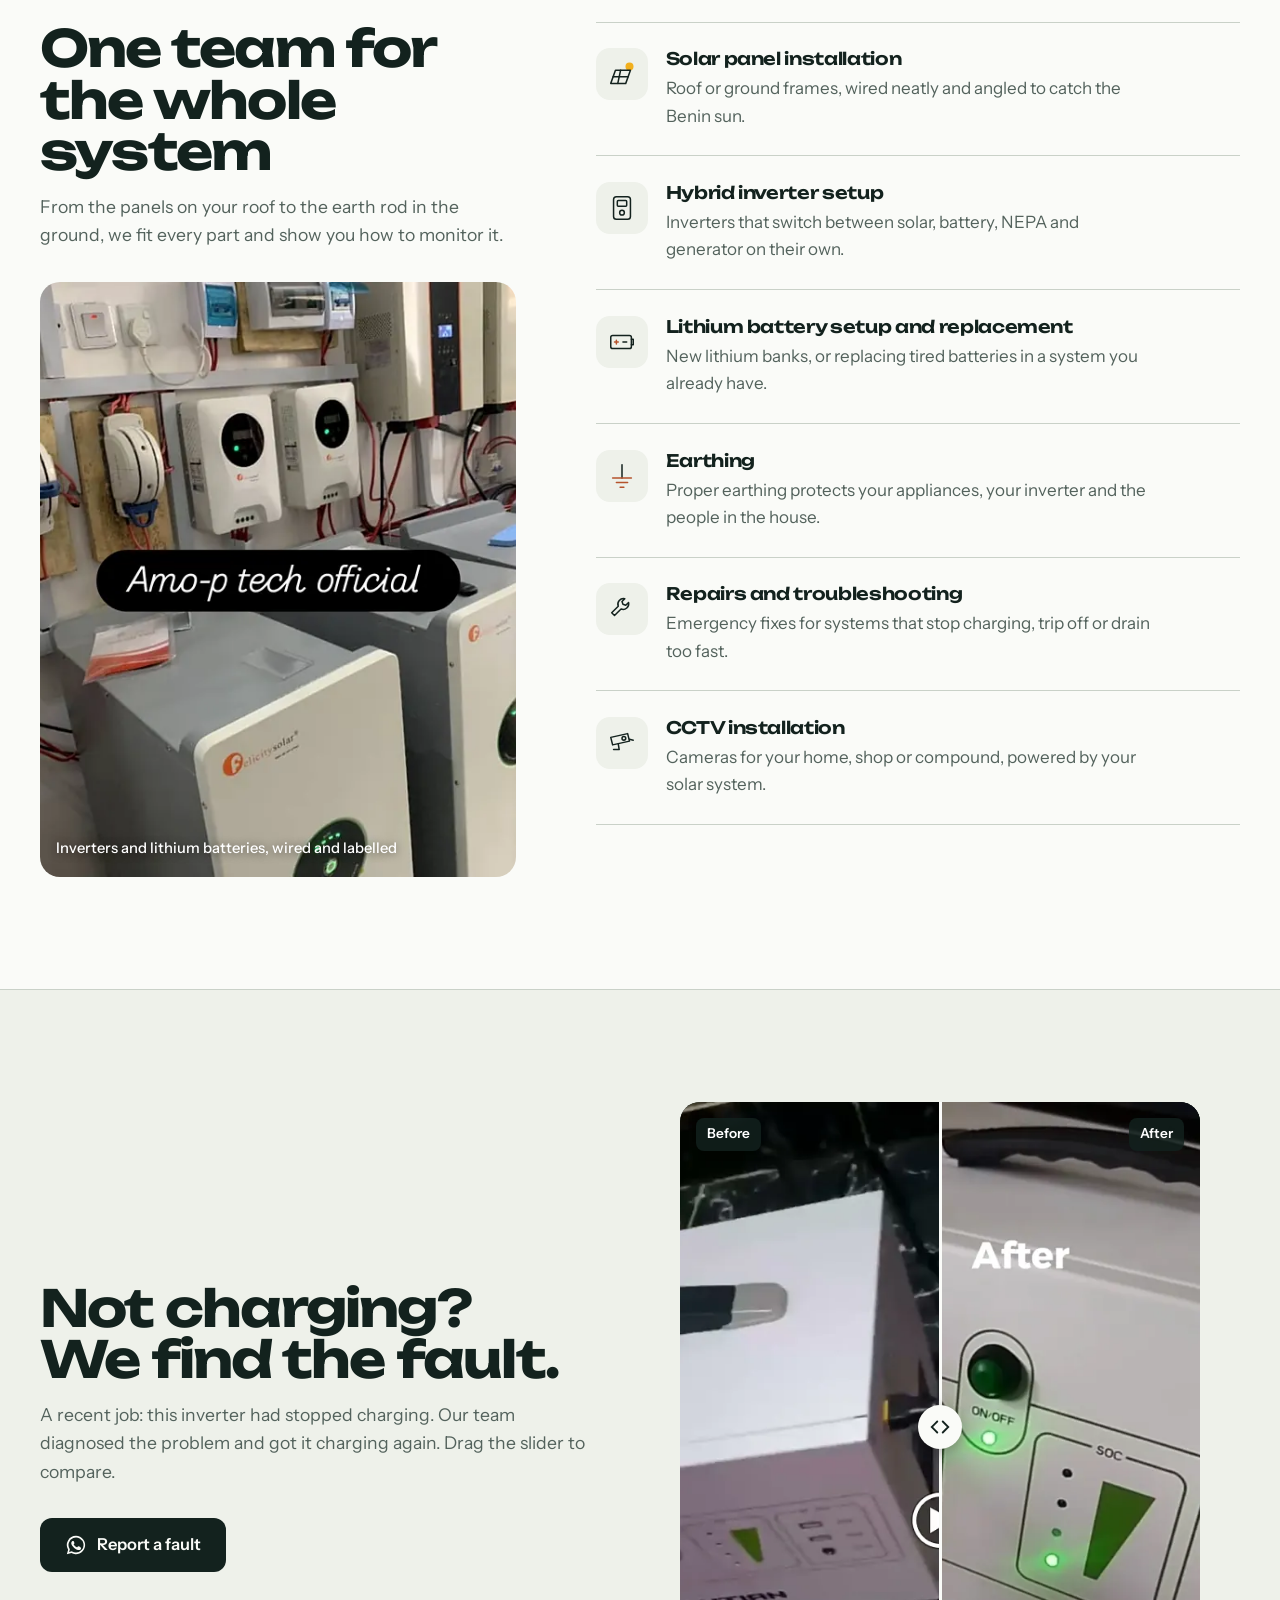
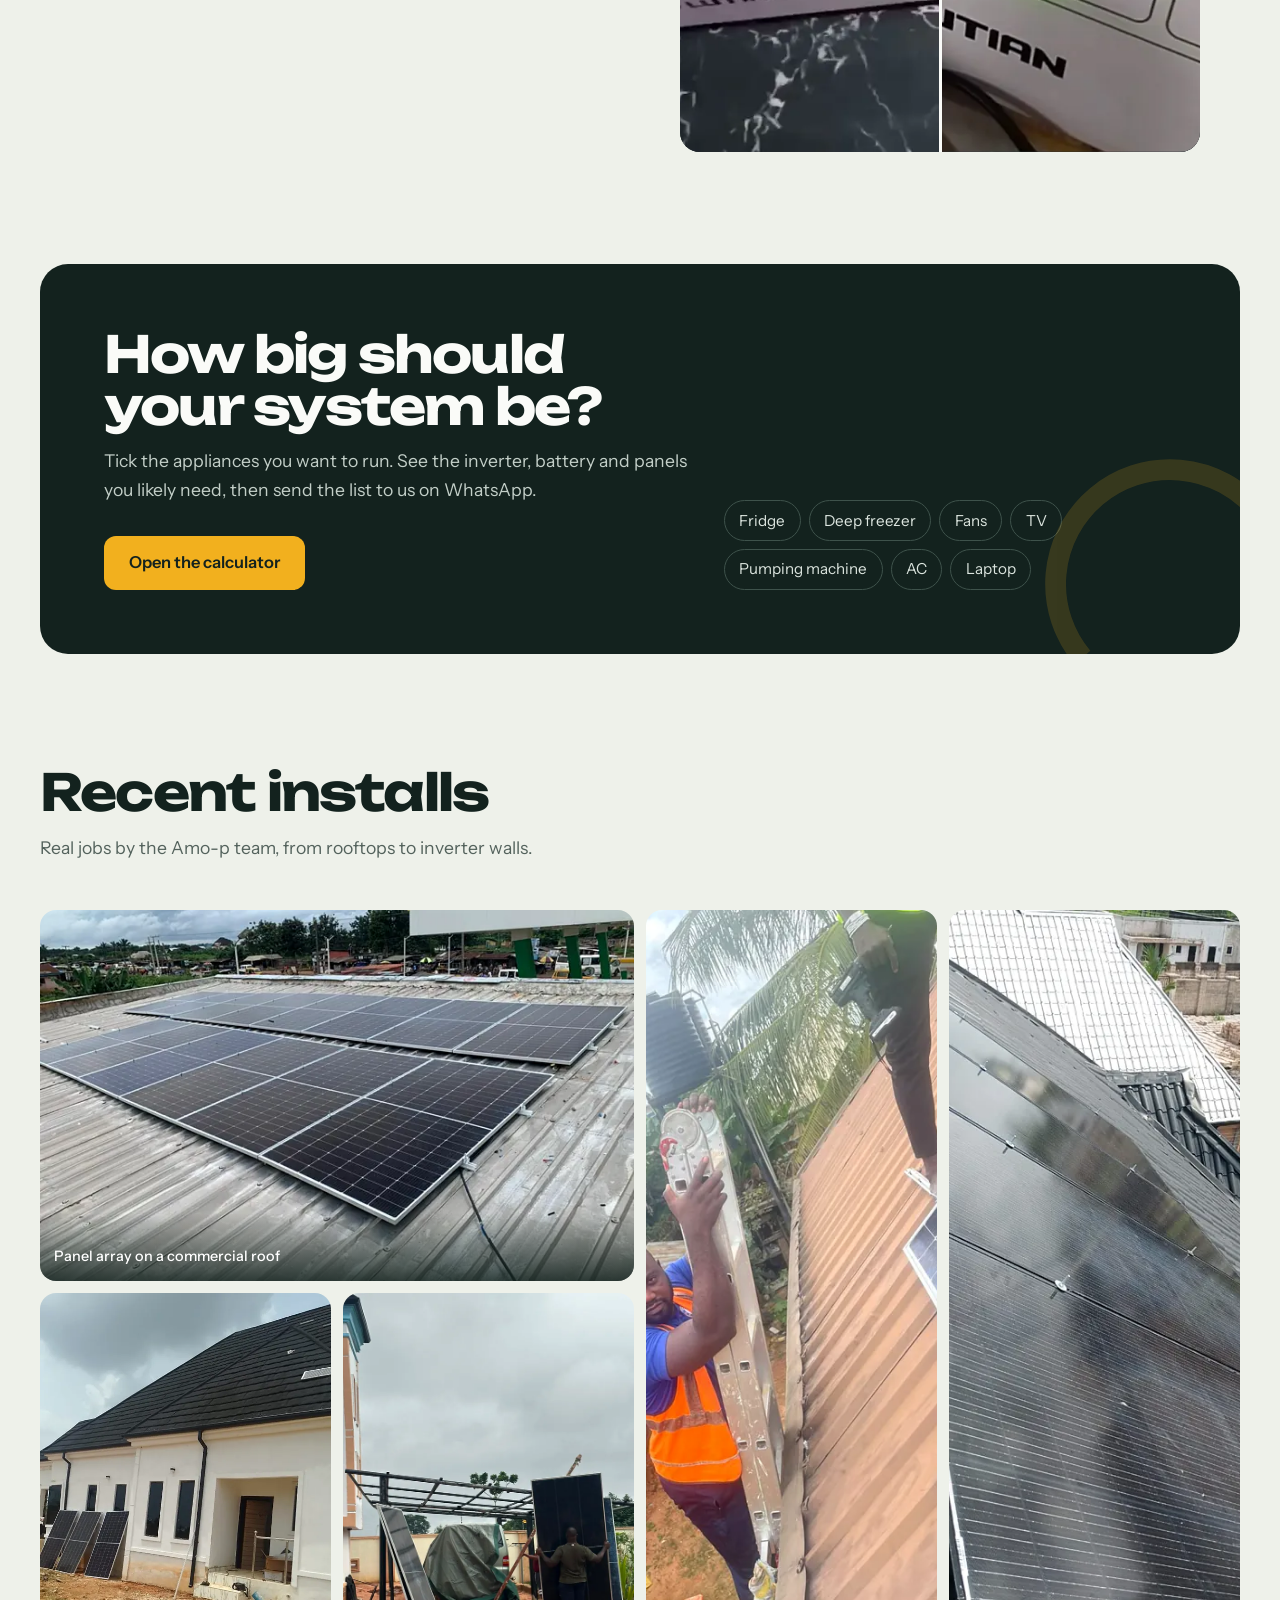
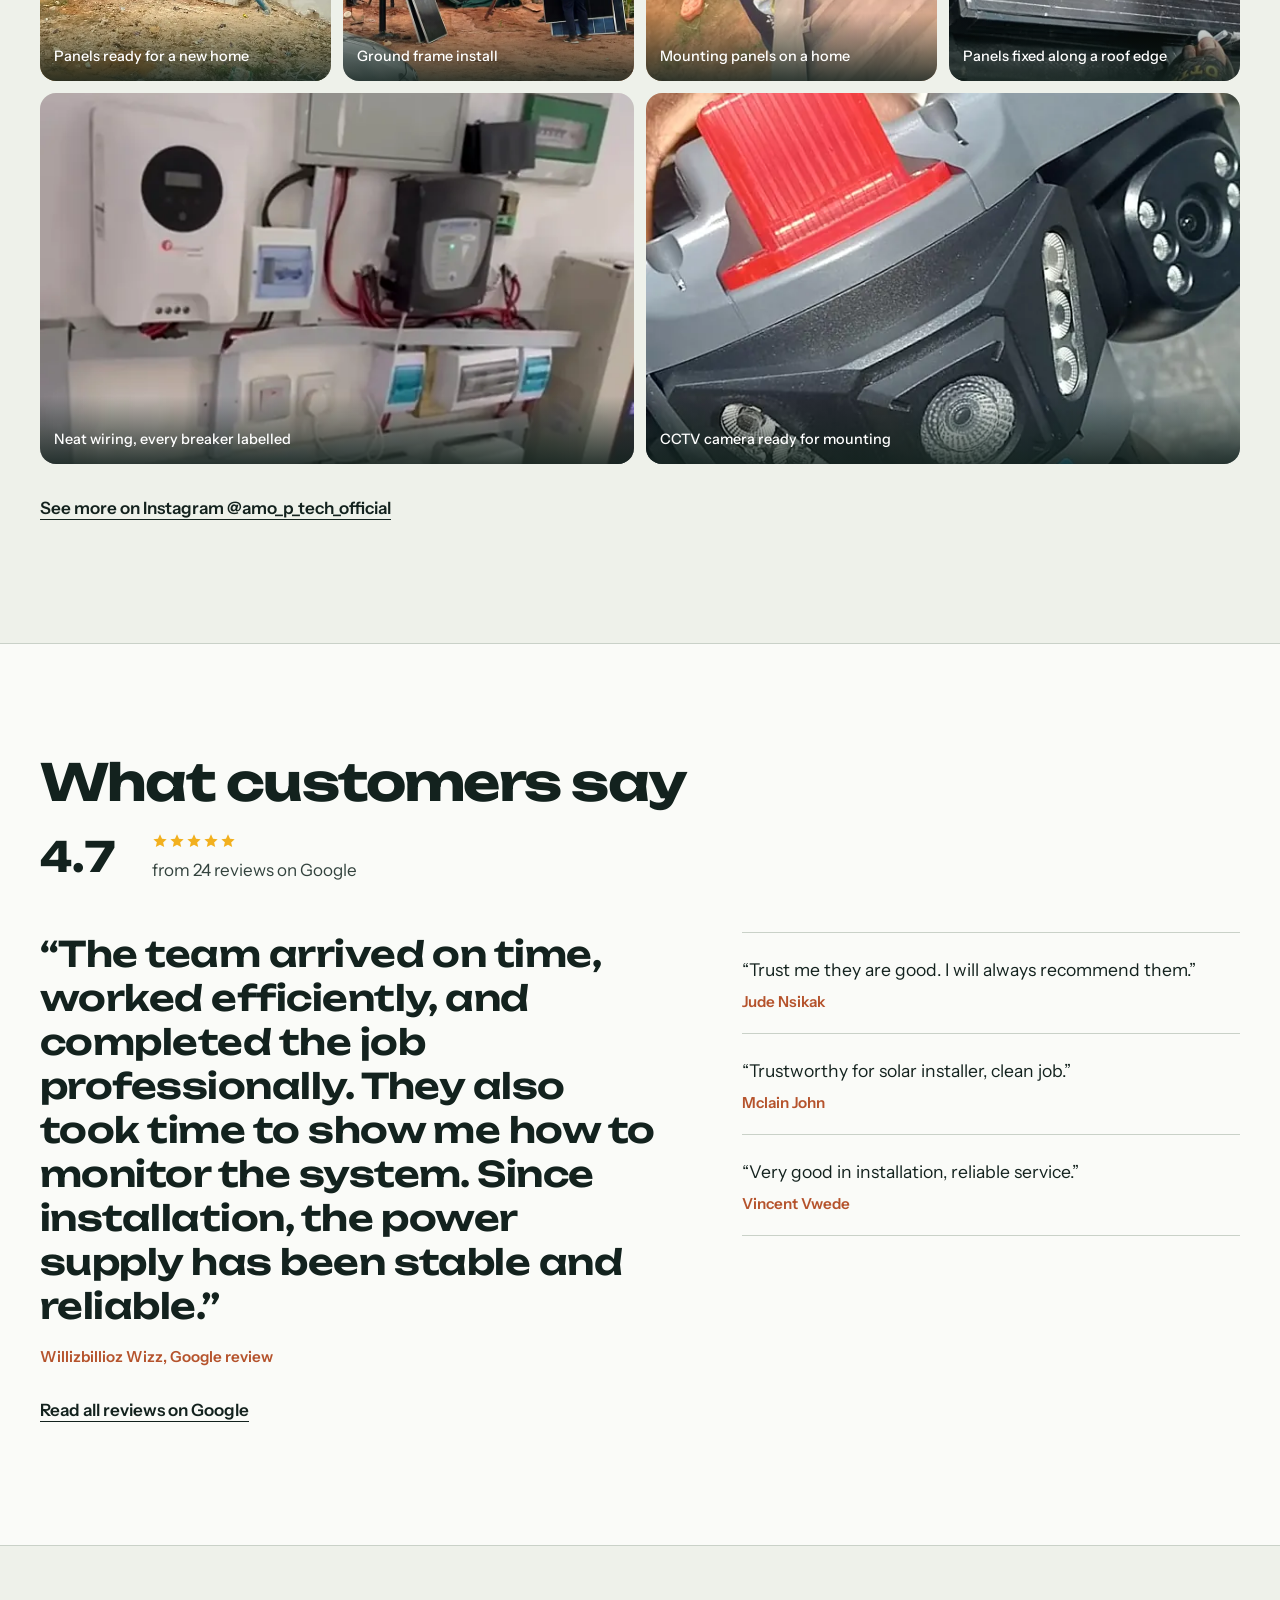
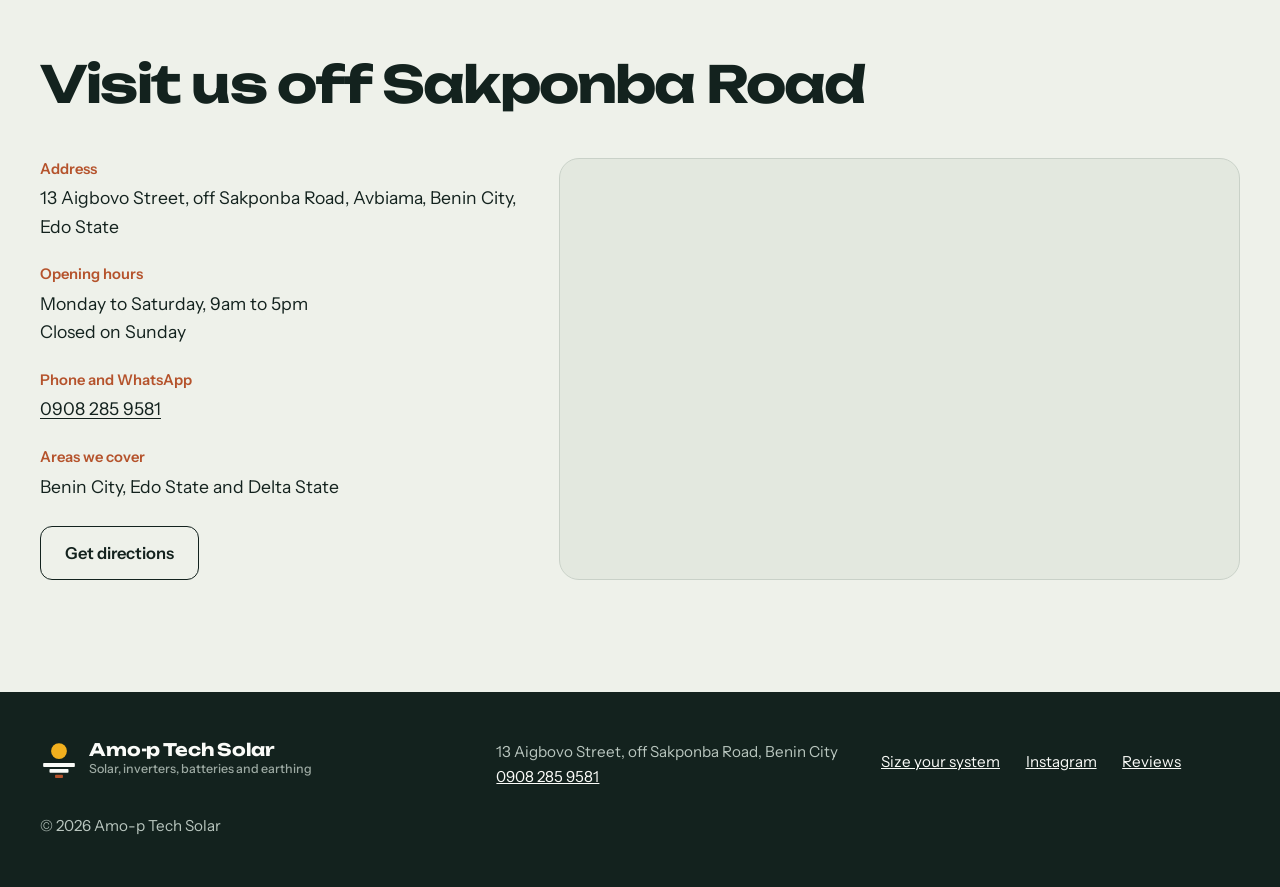
==== commit dc959777: "Add light beams, review counter and photo strip Co-Authored-By: Claude Opus 5.5 <noreply@anthropic.c" ====
--- a/index.html
+++ b/index.html
@@ -126,6 +126,26 @@
 .status.off i{background:#9AA59D}
 .replay{background:none;border:0;padding:0 .3rem;min-height:44px;font:500 .92rem var(--text);color:var(--ink-2);text-decoration:underline;text-underline-offset:4px;cursor:pointer}
 
+.sld .beam{fill:none;stroke:#FFE7A3;stroke-width:5;stroke-linecap:round;stroke-dasharray:10 110;stroke-dashoffset:10;opacity:0;filter:drop-shadow(0 0 4px #F2B01E) drop-shadow(0 0 8px rgba(242,176,30,.8))}
+.sld.on-grid .b-grid, .sld.on-solar .b-pv, .sld.on-solar .b-batt, .sld:is(.on-grid,.on-solar) .b-home{opacity:1;animation:beam 1.8s cubic-bezier(.45,0,.55,1) infinite}
+.sld.on-solar .b-batt{animation-delay:.5s}
+.sld .b-home{animation-delay:.9s!important}
+@keyframes beam{from{stroke-dashoffset:10}to{stroke-dashoffset:-100}}
+
+/* ---------- photo strip: slow drift, pauses on hover, focus or the button ---------- */
+.strip{padding:0 0 clamp(3rem, 2rem + 3vw, 5rem);overflow:hidden}
+.strip-track{display:flex;gap:12px;width:max-content;animation:drift 60s linear infinite}
+.strip:hover .strip-track,.strip:focus-within .strip-track,.strip.paused .strip-track{animation-play-state:paused}
+.strip figure{margin:0;flex:none;width:clamp(200px, 22vw, 300px);border-radius:16px;overflow:hidden;position:relative}
+.strip img{width:100%;aspect-ratio:4/5;object-fit:cover}
+.strip figcaption{position:absolute;inset:auto 0 0 0;padding:1.6rem .8rem .7rem;color:#fff;font-size:.85rem;font-weight:500;background:linear-gradient(transparent, rgba(19,34,30,.85))}
+@keyframes drift{to{transform:translateX(calc(-50% - 6px))}}
+.strip-bar{display:flex;justify-content:space-between;align-items:center;gap:1rem;margin-top:1rem}
+.strip-bar p{color:var(--muted);font-size:.95rem}
+.pause{display:inline-flex;align-items:center;gap:.5rem;min-height:44px;padding:0 1rem;border:1.5px solid var(--rule);border-radius:10px;background:var(--white);font:600 .92rem var(--text);color:var(--ink);cursor:pointer}
+.pause:hover{border-color:var(--ink)}
+@media (prefers-reduced-motion:reduce){.sld .beam{display:none}.strip{overflow-x:auto}.strip-track{animation:none}.strip [aria-hidden="true"]{display:none}.pause{display:none}}
+
 /* ---------- services ---------- */
 .services{background:var(--white);border-block:1px solid var(--rule)}
 .svc-grid{display:grid;gap:3rem}
@@ -181,7 +201,10 @@
 .small-quotes p{font-size:1.1rem}
 .small-quotes cite{margin-top:.5rem}
 .score{display:flex;align-items:center;gap:.8rem;margin-top:1.4rem;color:var(--ink-2)}
-.score b{font:700 2.6rem/1 var(--display);color:var(--ink)}
+.score b{font:700 2.6rem/1 var(--display);color:var(--ink);font-variant-numeric:tabular-nums;min-width:2.6ch}
+.score .stars svg{transition:opacity .3s, transform .45s var(--out)}
+.js .score:not(.lit) .stars svg{opacity:.18;transform:scale(.6)}
+.score .stars svg:nth-child(2){transition-delay:.12s}.score .stars svg:nth-child(3){transition-delay:.24s}.score .stars svg:nth-child(4){transition-delay:.36s}.score .stars svg:nth-child(5){transition-delay:.48s}
 
 /* ---------- visit ---------- */
 .visit-grid{display:grid;gap:2rem;margin-top:3rem}
@@ -284,6 +307,10 @@
           <path class="live l-batt" d="M120 392 V300 H218"/>
           <path class="live l-grid" d="M478 98 V140 H380 M380 140 H372 V250 H342"/>
           <path class="live l-home" d="M280 330 V368 H470 V392"/>
+          <path class="beam b-pv" pathLength="100" d="M120 196 V250 H218"/>
+          <path class="beam b-batt" pathLength="100" d="M218 300 H120 V392"/>
+          <path class="beam b-grid" pathLength="100" d="M478 98 V140 H372 V250 H342"/>
+          <path class="beam b-home" pathLength="100" d="M280 330 V368 H470 V392"/>
           <!-- sun -->
           <circle class="sunc" cx="120" cy="54" r="24"/>
           <g class="ray"><line x1="120" y1="12" x2="120" y2="20"/><line x1="78" y1="54" x2="86" y2="54"/><line x1="154" y1="54" x2="162" y2="54"/><line x1="90" y1="24" x2="96" y2="30"/><line x1="150" y1="24" x2="144" y2="30"/></g>
@@ -317,6 +344,28 @@
     </div>
   </section>
 
+  <section class="strip" aria-label="Photos of recent Amo-p installs">
+    <div class="strip-track">
+      <figure><img src="img/roof-wide-640.webp" width="640" height="800" alt="Panel array on a commercial roof" loading="lazy"><figcaption>Panel array on a commercial roof</figcaption></figure>
+      <figure><img src="img/ladder-640.webp" width="640" height="800" alt="Mounting panels on a home" loading="lazy"><figcaption>Mounting panels on a home</figcaption></figure>
+      <figure><img src="img/inverters-640.webp" width="640" height="800" alt="Inverter wall with batteries" loading="lazy"><figcaption>Inverter wall with batteries</figcaption></figure>
+      <figure><img src="img/bungalow-640.webp" width="640" height="800" alt="Panels ready for a new home" loading="lazy"><figcaption>Panels ready for a new home</figcaption></figure>
+      <figure><img src="img/frame-640.webp" width="640" height="800" alt="Ground frame install" loading="lazy"><figcaption>Ground frame install</figcaption></figure>
+      <figure><img src="img/roof-close-640.webp" width="640" height="800" alt="Panels fixed along a roof edge" loading="lazy"><figcaption>Panels fixed along a roof edge</figcaption></figure>
+      <figure><img src="img/wall-640.webp" width="640" height="800" alt="Neat wiring, every breaker labelled" loading="lazy"><figcaption>Neat wiring, every breaker labelled</figcaption></figure>
+      <figure><img src="img/cctv-640.webp" width="640" height="800" alt="CCTV camera ready for mounting" loading="lazy"><figcaption>CCTV camera ready for mounting</figcaption></figure>
+      <figure aria-hidden="true"><img src="img/roof-wide-640.webp" width="640" height="800" alt="" loading="lazy"><figcaption>Panel array on a commercial roof</figcaption></figure>
+      <figure aria-hidden="true"><img src="img/ladder-640.webp" width="640" height="800" alt="" loading="lazy"><figcaption>Mounting panels on a home</figcaption></figure>
+      <figure aria-hidden="true"><img src="img/inverters-640.webp" width="640" height="800" alt="" loading="lazy"><figcaption>Inverter wall with batteries</figcaption></figure>
+      <figure aria-hidden="true"><img src="img/bungalow-640.webp" width="640" height="800" alt="" loading="lazy"><figcaption>Panels ready for a new home</figcaption></figure>
+      <figure aria-hidden="true"><img src="img/frame-640.webp" width="640" height="800" alt="" loading="lazy"><figcaption>Ground frame install</figcaption></figure>
+      <figure aria-hidden="true"><img src="img/roof-close-640.webp" width="640" height="800" alt="" loading="lazy"><figcaption>Panels fixed along a roof edge</figcaption></figure>
+      <figure aria-hidden="true"><img src="img/wall-640.webp" width="640" height="800" alt="" loading="lazy"><figcaption>Neat wiring, every breaker labelled</figcaption></figure>
+      <figure aria-hidden="true"><img src="img/cctv-640.webp" width="640" height="800" alt="" loading="lazy"><figcaption>CCTV camera ready for mounting</figcaption></figure>
+    </div>
+    <div class="wrap strip-bar"><p>Real jobs from the Amo-p team</p><button class="pause" type="button" id="pause" aria-pressed="false">Pause photos</button></div>
+  </section>
+
   <section class="services" id="services" aria-labelledby="svc-title">
     <div class="wrap svc-grid">
       <div class="svc-side rv">
@@ -389,7 +438,7 @@
   <section class="reviews" id="reviews" aria-labelledby="rev-title">
     <div class="wrap">
       <h2 id="rev-title" class="rv">What customers say</h2>
-      <div class="score rv"><b>5.0</b><span><span class="stars" aria-hidden="true"><svg><use href="#i-star"/></svg><svg><use href="#i-star"/></svg><svg><use href="#i-star"/></svg><svg><use href="#i-star"/></svg><svg><use href="#i-star"/></svg></span><br>from 24 reviews on Google</span></div>
+      <div class="score rv" id="score"><b id="score-n">5.0</b><span><span class="stars" aria-hidden="true"><svg><use href="#i-star"/></svg><svg><use href="#i-star"/></svg><svg><use href="#i-star"/></svg><svg><use href="#i-star"/></svg><svg><use href="#i-star"/></svg></span><br>from 24 reviews on Google</span></div>
       <div class="rev-grid" style="margin-top:3rem">
         <blockquote class="big-quote rv">
           <p>“The team arrived on time, worked efficiently, and completed the job professionally. They also took time to show me how to monitor the system. Since installation, the power supply has been stable and reliable.”</p>
@@ -468,6 +517,28 @@
     at(3500, finalState);
   }
   replay.addEventListener('click', run);
+
+  // photo strip pause
+  const strip = document.querySelector('.strip'), pause = document.getElementById('pause');
+  pause.addEventListener('click', () => {
+    const on = strip.classList.toggle('paused');
+    pause.setAttribute('aria-pressed', on); pause.textContent = on ? 'Play photos' : 'Pause photos';
+  });
+
+  // review score counts up and the stars light one by one
+  const score = document.getElementById('score'), scoreN = document.getElementById('score-n');
+  const countUp = () => {
+    score.classList.add('lit');
+    if (reduce) return;
+    const t0 = performance.now();
+    const step = t => { const k = Math.min((t - t0) / 1300, 1), e = 1 - Math.pow(1 - k, 4); scoreN.textContent = (5 * e).toFixed(1); if (k < 1) requestAnimationFrame(step); };
+    scoreN.textContent = '0.0'; requestAnimationFrame(step);
+    setTimeout(() => scoreN.textContent = '5.0', 1400); // final value even if frames pause
+  };
+  if ('IntersectionObserver' in window && !reduce) {
+    const so = new IntersectionObserver(([e]) => { if (e.isIntersecting) { countUp(); so.disconnect(); } }, { threshold: .6 });
+    so.observe(score);
+  } else countUp();
 
   // before/after slider
   const cmp = document.getElementById('cmp');
